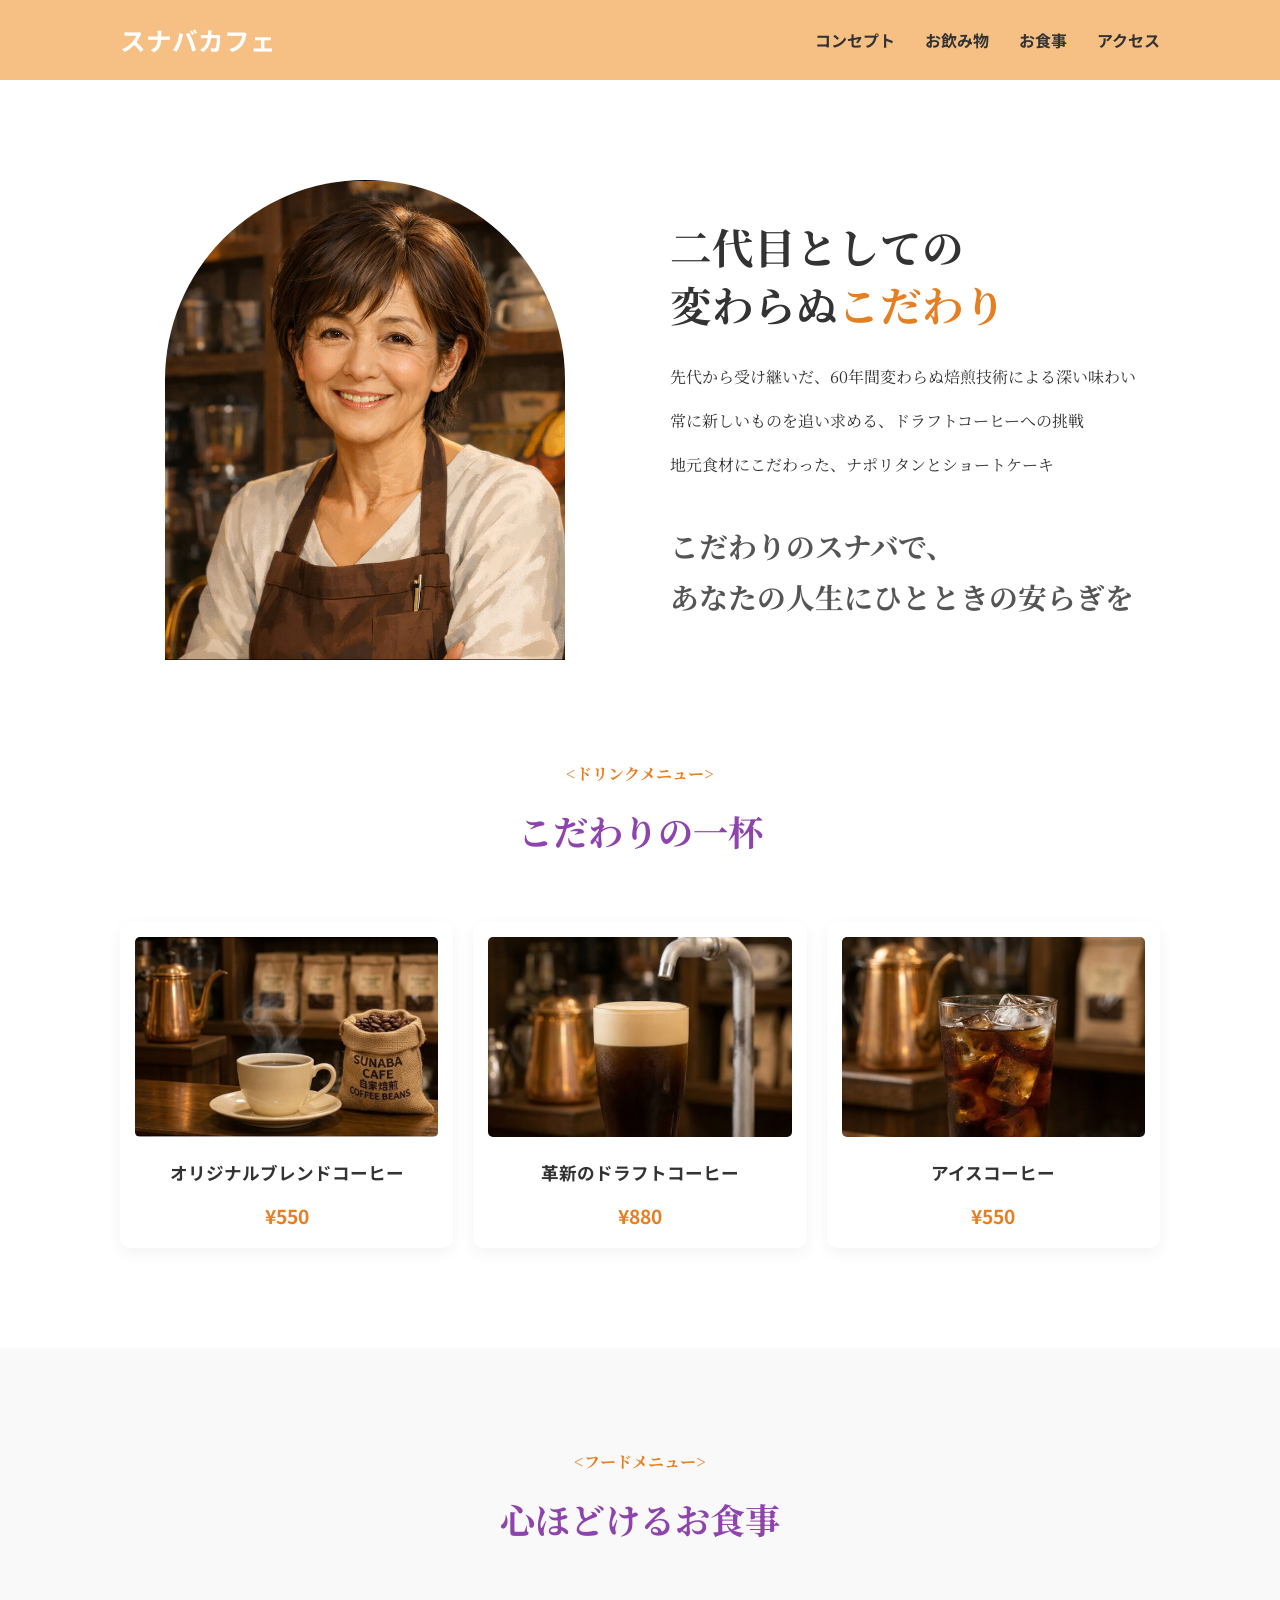
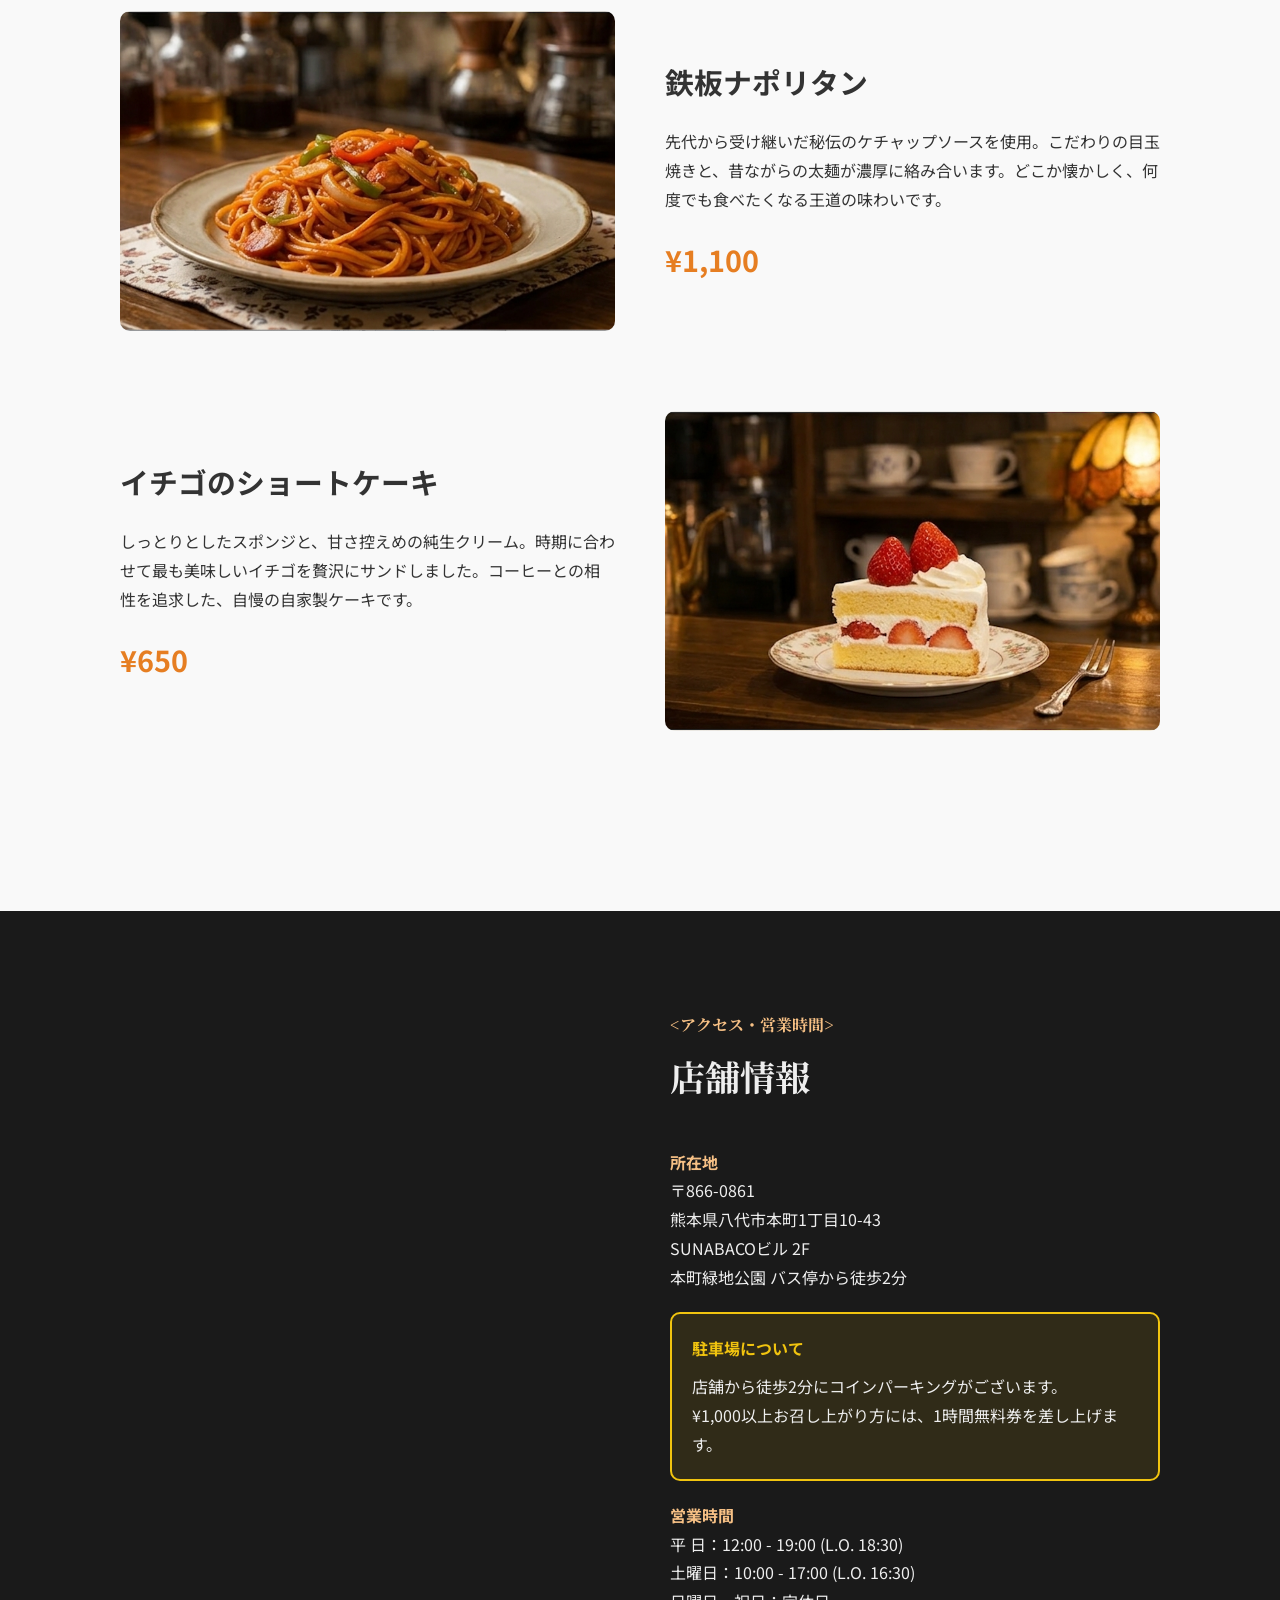
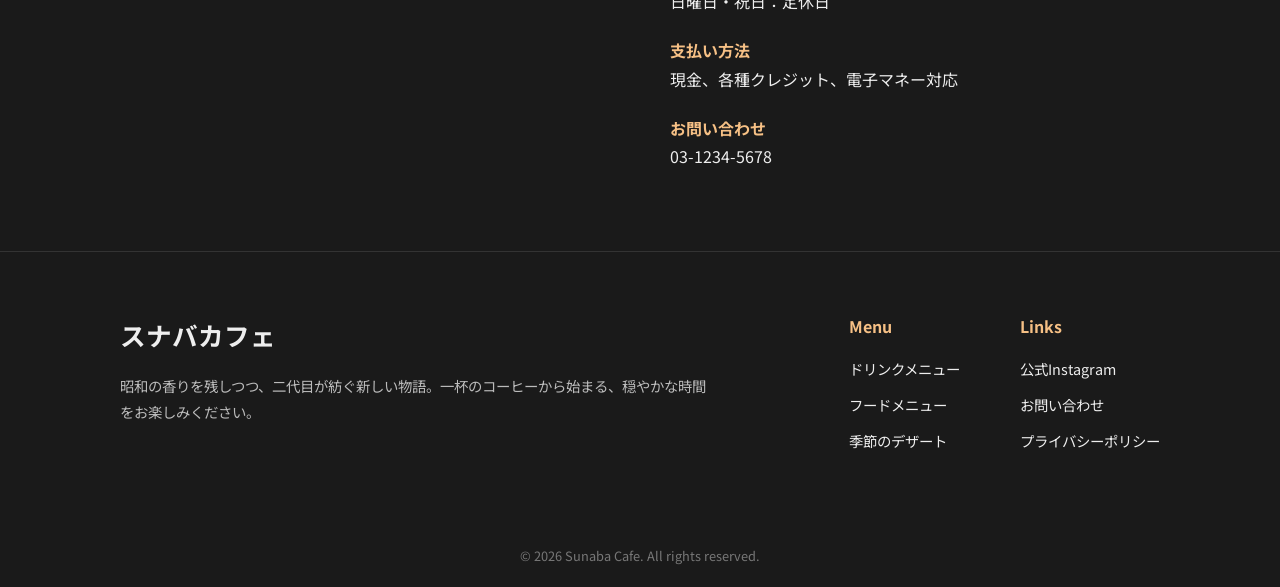
==== index.html @ c715b42d "Add files via upload" ====
<!DOCTYPE html>
<html lang="ja">
<head>
    <meta charset="UTF-8">
    <meta name="viewport" content="width=device-width, initial-scale=1.0">
    <title>スナバカフェ | 二代目としての変わらぬこだわり</title>
    <link rel="preconnect" href="https://fonts.googleapis.com">
    <link rel="preconnect" href="https://fonts.gstatic.com" crossorigin>
    <link href="https://fonts.googleapis.com/css2?family=Noto+Sans+JP:wght@400;700&family=Noto+Serif+JP:wght@400;700&display=swap" rel="stylesheet">
    <link rel="stylesheet" href="style.css">
</head>
<body>

    <div class="part-1">
        <header>
            <div class="header-inner container">
                <h1 class="logo">スナバカフェ</h1>
                <nav class="g-nav">
                    <ul>
                        <li><a href="#concept">コンセプト</a></li>
                        <li><a href="#drink">お飲み物</a></li>
                        <li><a href="#food">お食事</a></li>
                        <li><a href="#access">アクセス</a></li>
                    </ul>
                </nav>
            </div>
        </header>

        <section id="concept" class="concept container">
            <div class="concept-flex">
                <div class="concept-visual">
                    <div class="owner-photo"></div>
                </div>
                <div class="concept-text serif">
                    <h2 class="main-copy">二代目としての<br>変わらぬ<span>こだわり</span></h2>
                    <div class="description-text">
                        <p>先代から受け継いだ、60年間変わらぬ焙煎技術による深い味わい</p>
                        <p>常に新しいものを追い求める、ドラフトコーヒーへの挑戦</p>
                        <p>地元食材にこだわった、ナポリタンとショートケーキ</p>
                    </div>
                    <p class="catchphrase serif">こだわりのスナバで、<br>あなたの人生にひとときの安らぎを</p>
                </div>
            </div>
        </section>

        <section id="drink" class="drink container">
            <p class="menu-sub-title serif">&lt;ドリンクメニュー&gt;</p>
            <h2 class="menu-title serif">こだわりの一杯</h2>
            <div class="menu-grid">
                <div class="menu-item">
                    <div class="item-img img-drink-1"></div>
                    <div class="item-info">
                        <h3>オリジナルブレンドコーヒー</h3>
                        <p class="price">¥550</p>
                    </div>
                </div>
                <div class="menu-item">
                    <div class="item-img img-drink-2"></div>
                    <div class="item-info">
                        <h3>革新のドラフトコーヒー</h3>
                        <p class="price">¥880</p>
                    </div>
                </div>
                <div class="menu-item">
                    <div class="item-img img-drink-3"></div>
                    <div class="item-info">
                        <h3>アイスコーヒー</h3>
                        <p class="price">¥550</p>
                    </div>
                </div>
            </div>
        </section>
    </div><div class="part-2 bg-light-gray">
        <section id="food" class="food container">
            <p class="menu-sub-title serif">&lt;フードメニュー&gt;</p>
            <h2 class="menu-title serif">心ほどけるお食事</h2>
            
            <div class="food-row">
                <div class="food-visual">
                    <div class="food-img img-food-1"></div>
                </div>
                <div class="food-text">
                    <h3>鉄板ナポリタン</h3>
                    <p class="description">先代から受け継いだ秘伝のケチャップソースを使用。こだわりの目玉焼きと、昔ながらの太麺が濃厚に絡み合います。どこか懐かしく、何度でも食べたくなる王道の味わいです。</p>
                    <p class="price-large">¥1,100</p>
                </div>
            </div>

            <div class="food-row reverse">
                <div class="food-visual">
                    <div class="food-img img-food-2"></div>
                </div>
                <div class="food-text">
                    <h3>イチゴのショートケーキ</h3>
                    <p class="description">しっとりとしたスポンジと、甘さ控えめの純生クリーム。時期に合わせて最も美味しいイチゴを贅沢にサンドしました。コーヒーとの相性を追求した、自慢の自家製ケーキです。</p>
                    <p class="price-large">¥650</p>
                </div>
            </div>
        </section>
    </div><div id="access" class="part-3 bg-dark">
        <section class="access container">
            <div class="access-flex">
                <div class="map-area">
                    <iframe src="https://www.google.com/maps/embed?pb=!1m18!1m12!1m3!1d3364.827094727446!2d130.60003851067873!3d32.50405019777755!2m3!1f0!2f0!3f0!3m2!1i1024!2i768!4f13.1!3m3!1m2!1s0x35407f1665d3242b%3A0xad86e8a4aebc1d4c!2zU1VOQUJBQ0_lhavku6M!5e0!3m2!1sja!2sjp!4v1773812433350!5m2!1sja!2sjp" width="600" height="450" style="border:0;" allowfullscreen="" loading="lazy" referrerpolicy="no-referrer-when-downgrade"></iframe>
                </div>
                <div class="info-area">
                    <p class="access-sub serif">&lt;アクセス・営業時間&gt;</p>
                    <h2 class="access-title serif">店舗情報</h2>
                    
                    <dl class="info-list">
                        <div class="info-item location">
                            <dt>所在地</dt>
                            <dd>〒866-0861<br>熊本県八代市本町1丁目10-43<br>SUNABACOビル 2F<br>本町緑地公園 バス停から徒歩2分</dd>
                        </div>
                        
                        <div class="parking-info">
                            <h4>駐車場について</h4>
                            <p>店舗から徒歩2分にコインパーキングがございます。<br>¥1,000以上お召し上がり方には、1時間無料券を差し上げます。</p>
                        </div>

                        <div class="info-item hours">
                            <dt>営業時間</dt>
                            <dd>平 日：12:00 - 19:00 (L.O. 18:30)<br>土曜日：10:00 - 17:00 (L.O. 16:30)<br>日曜日・祝日：定休日</dd>
                        </div>

                        <div class="info-item payment">
                            <dt>支払い方法</dt>
                            <dd>現金、各種クレジット、電子マネー対応</dd>
                        </div>

                        <div class="info-item contact">
                            <dt>お問い合わせ</dt>
                            <dd>03-1234-5678</dd>
                        </div>
                    </dl>
                </div>
            </div>
        </section>

        <footer class="footer">
            <div class="footer-upper container">
                <div class="footer-logo-area">
                    <h1 class="logo">スナバカフェ</h1>
                    <p class="footer-desc">昭和の香りを残しつつ、二代目が紡ぐ新しい物語。一杯のコーヒーから始まる、穏やかな時間をお楽しみください。</p>
                </div>
                <div class="footer-links">
                    <div class="link-group">
                        <h4>Menu</h4>
                        <ul>
                            <li><a href="#drink">ドリンクメニュー</a></li>
                            <li><a href="#food">フードメニュー</a></li>
                            <li><a href="#">季節のデザート</a></li>
                        </ul>
                    </div>
                    <div class="link-group">
                        <h4>Links</h4>
                        <ul>
                            <li><a href="#">公式Instagram</a></li>
                            <li><a href="#access">お問い合わせ</a></li>
                            <li><a href="#">プライバシーポリシー</a></li>
                        </ul>
                    </div>
                </div>
            </div>
            <div class="copyright container">
                &copy; 2026 Sunaba Cafe. All rights reserved.
            </div>
        </footer>
    </div></body>
</html>
---- style.css ----
/* =========================================
   ベーススタイル (Base)
========================================== */
/* リセットCSS: ブラウザ間の余白の違いなどをなくす */
* {
    margin: 0;
    padding: 0;
    box-sizing: border-box;
}

/* スムーススクロール */
html {
    scroll-behavior: smooth;
}

/* 基本の文字設定（ゴシック体） */
body {
    font-family: 'Noto Sans JP', sans-serif;
    color: #333;
    line-height: 1.8;
    background-color: #fdfdfd;
}

/* 明朝体のクラス */
.serif {
    font-family: 'Noto Serif JP', serif;
}

/* 共通の横幅（最大1080px）と中央揃え */
.container {
    max-width: 1080px;
    margin: 0 auto;
    padding-left: 20px;
    padding-right: 20px;
}

/* リンク */
a {
    text-decoration: none;
    color: inherit;
    transition: color 0.3s;
}

/* =========================================
   PART 1
========================================== */
.part-1 {
    background-color: #fff;
    padding-bottom: 100px;
}

/* ヘッダー */
header {
    background-color: #f6c085; /* オレンジ色 */
    color: #fff;
    position: fixed; /* 上部に固定 */
    top: 0;
    width: 100%;
    z-index: 100;
}

.header-inner {
    display: flex;
    justify-content: space-between;
    align-items: center;
    height: 80px;
}

.logo {
    font-size: 1.6rem;
    font-weight: 700;
}

.g-nav ul {
    list-style: none;
    display: flex;
    gap: 30px;
}

.g-nav a {
    font-weight: 700;
    color: #333; /* 文字は暗く */
}

.g-nav a:hover {
    color: #fff; /* ホバーで白に */
}

/* コンセプト */
.concept {
    padding-top: 180px; /* ヘッダー固定分の余白 */
    padding-bottom: 100px;
}

.concept-flex {
    display: flex;
    align-items: center;
    gap: 60px;
}

.concept-visual, .concept-text {
    flex: 1;
}

/* オーナー写真をCSSで円形に */
.owner-photo {
    width: 400px;
    height: 480px;
    /* ↓ ここを実際の画像ファイル名に変える */
    background-image: url("img/master.png"); 
    background-size: cover;
    background-position: center;
    border-radius: 200px 200px 0 0;
    margin: 0 auto;
}

.main-copy {
    font-size: 2.6rem;
    line-height: 1.4;
    margin-bottom: 30px;
    font-weight: 700;
}

.main-copy span {
    color: #e67e22; /* こだわり部分 */
}

.description-text p {
    margin-bottom: 15px;
}

.catchphrase {
    font-size: 1.8rem;
    font-weight: 700;
    margin-top: 40px;
    color: #555;
}

/* ドリンクメニュー */
.menu-sub-title {
    color: #e67e22;
    text-align: center;
    font-weight: 700;
    margin-bottom: 10px;
}

.menu-title {
    font-size: 2.2rem;
    text-align: center;
    margin-bottom: 60px;
    color: #8e44ad;
}

.menu-grid {
    display: flex;
    justify-content: space-between;
    gap: 20px;
}

.menu-item {
    flex: 1;
    background: #fff;
    padding: 15px;
    text-align: center;
    border-radius: 10px;
    box-shadow: 0 5px 15px rgba(0,0,0,0.05);
}

.item-img {
    width: 100%;
    height: 200px;
    background-color: #eee;
    margin-bottom: 20px;
    border-radius: 5px;
}

/* オリジナルブレンド */
.img-drink-1 {
    background-image: url("img/coffee.png");
    background-size: cover;
    background-position: center;
}

/* ドラフトコーヒー */
.img-drink-2 {
    background-image: url("img/draft.jpg");
    background-size: cover;
    background-position: center;
}

/* アイスコーヒー */
.img-drink-3 {
    background-image: url("img/ice.jpg");
    background-size: cover;
    background-position: center;
}

.item-info h3 {
    font-size: 1.1rem;
    margin-bottom: 10px;
}

.price {
    color: #e67e22;
    font-weight: 700;
    font-size: 1.2rem;
}

/* =========================================
   PART 2
========================================== */
.bg-light-gray {
    background-color: #f9f9f9;
}

.food {
    padding-top: 100px;
    padding-bottom: 100px;
}

/* フードの行（横並び） */
.food-row {
    display: flex;
    align-items: center;
    gap: 50px;
    margin-bottom: 80px;
}

/* 左右反転のクラス */
.food-row.reverse {
    flex-direction: row-reverse;
}

.food-visual, .food-text {
    flex: 1;
}

.food-img {
    width: 100%;
    height: 320px;
    background-color: #eee;
    border-radius: 10px;
}

/* ナポリタン */
.img-food-1 {
    background-image: url("img/napolitan.png");
    background-size: cover;
    background-position: center;
}

/* ショートケーキ */
.img-food-2 {
    background-image: url("img/cake.png");
    background-size: cover;
    background-position: center;
}

.food-text h3 {
    font-size: 1.8rem;
    margin-bottom: 20px;
}

.price-large {
    font-size: 1.8rem;
    color: #e67e22;
    font-weight: 700;
    margin-top: 20px;
}

/* =========================================
   PART 3
========================================== */
.bg-dark {
    background-color: #1a1a1a;
    color: #eee;
}

.access {
    padding-top: 100px;
    padding-bottom: 80px;
}

.access-flex {
    display: flex;
    gap: 60px;
}

.map-area, .info-area {
    flex: 1;
}

/* Googleマップを親要素（map-area）の幅いっぱいに広げる */
.map-area iframe {
    width: 100%;
    height: 400px; /* 高さをカンプに合わせて調整 */
    border-radius: 10px; /* 角を少し丸くするとデザインに馴染みます */
}

.access-sub {
    color: #f6c085;
    font-weight: 700;
    margin-bottom: 5px;
}

.access-title {
    font-size: 2.2rem;
    margin-bottom: 40px;
}

.info-list {
    display: grid;
    gap: 20px;
}

.info-item dt {
    font-weight: 700;
    color: #f6c085; /* ラベルの色 */
}

/* 駐車場（黄色い枠） */
.parking-info {
    border: 2px solid #f1c40f;
    padding: 20px;
    border-radius: 10px;
    background-color: rgba(241, 196, 15, 0.1);
}

.parking-info h4 {
    color: #f1c40f;
    margin-bottom: 10px;
}

/* フッター */
.footer {
    border-top: 1px solid #333;
    padding-top: 60px;
    padding-bottom: 20px;
}

.footer-upper {
    display: flex;
    justify-content: space-between;
    gap: 60px;
    margin-bottom: 60px;
}

.footer-logo-area {
    flex: 1.5;
}

.footer-desc {
    font-size: 0.9rem;
    color: #bbb;
    margin-top: 15px;
}

.footer-links {
    flex: 1;
    display: flex;
    justify-content: flex-end;
    gap: 60px;
}

.link-group h4 {
    margin-bottom: 15px;
    color: #f6c085;
}

.link-group ul {
    list-style: none;
    font-size: 0.9rem;
}

.link-group li {
    margin-bottom: 10px;
}

.link-group a:hover {
    color: #f6c085;
}

.copyright {
    text-align: center;
    font-size: 0.8rem;
    color: #777;
    padding-top: 20px;
}
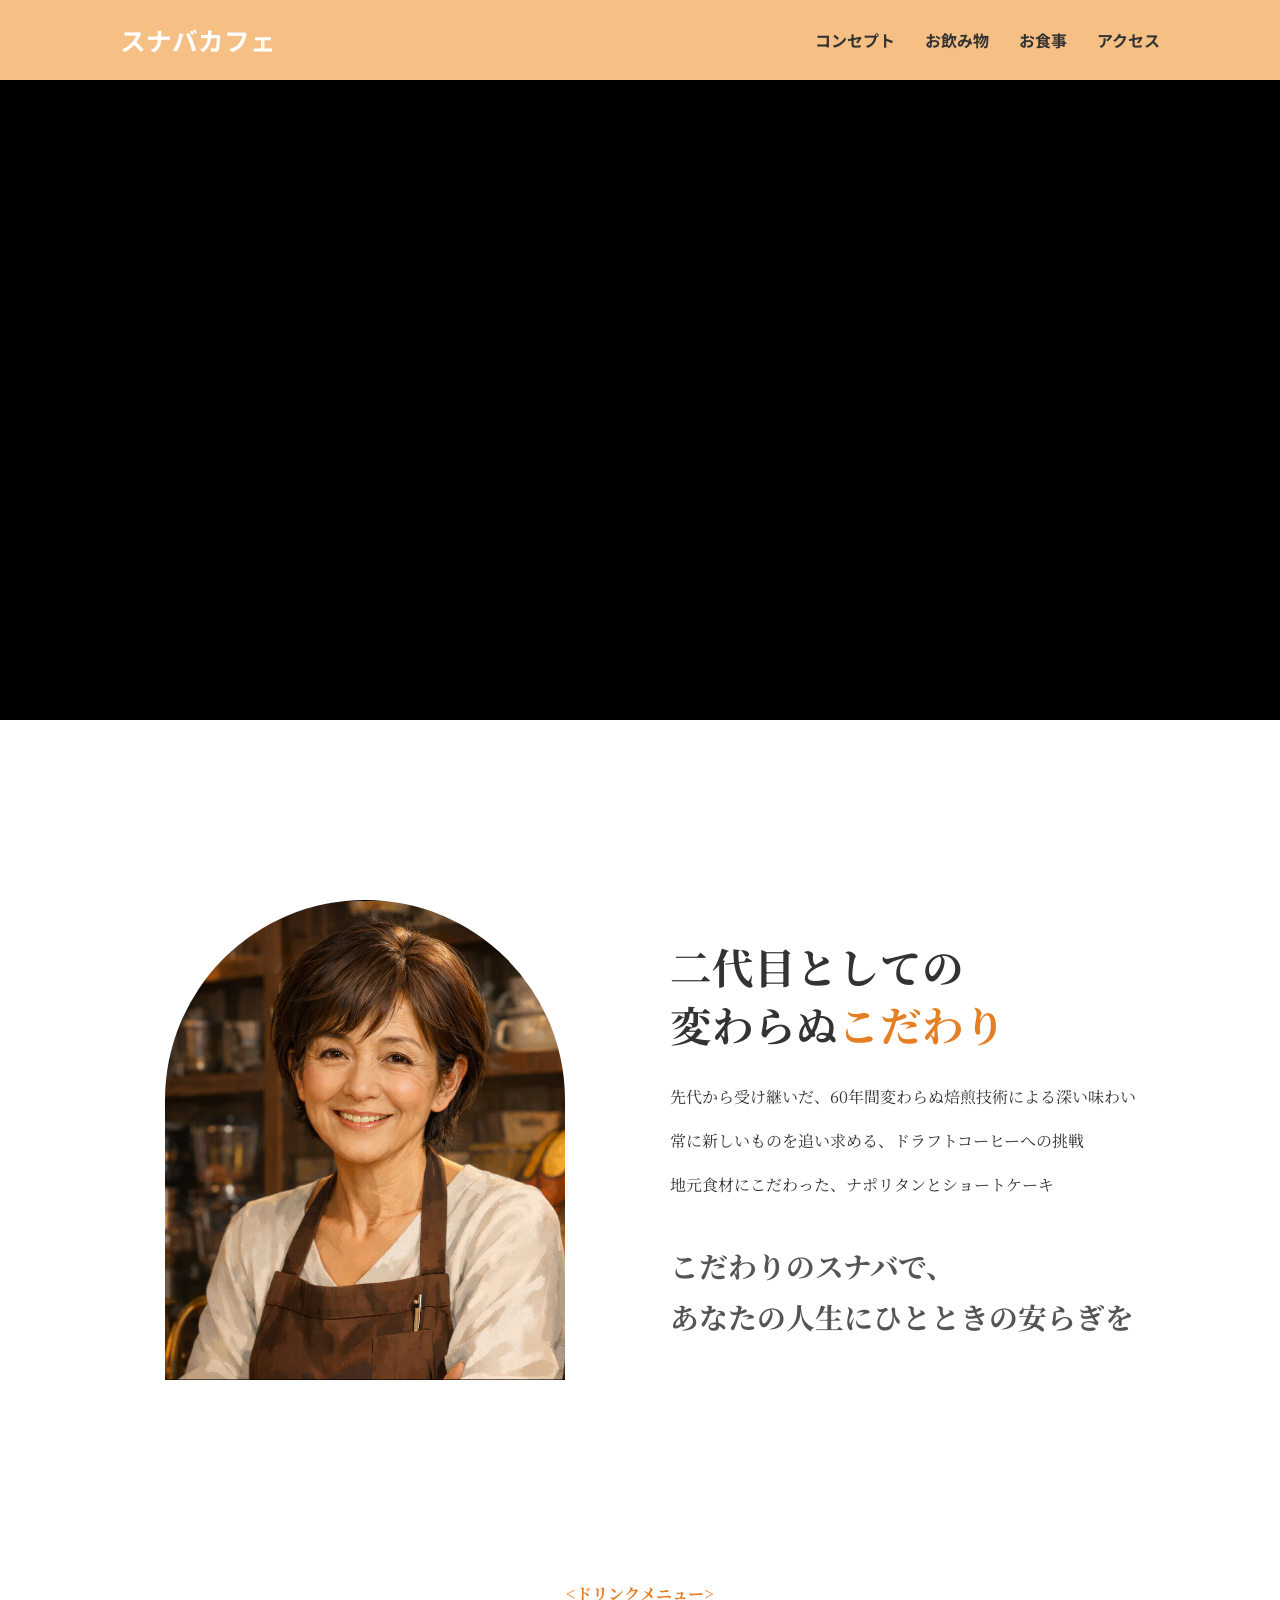
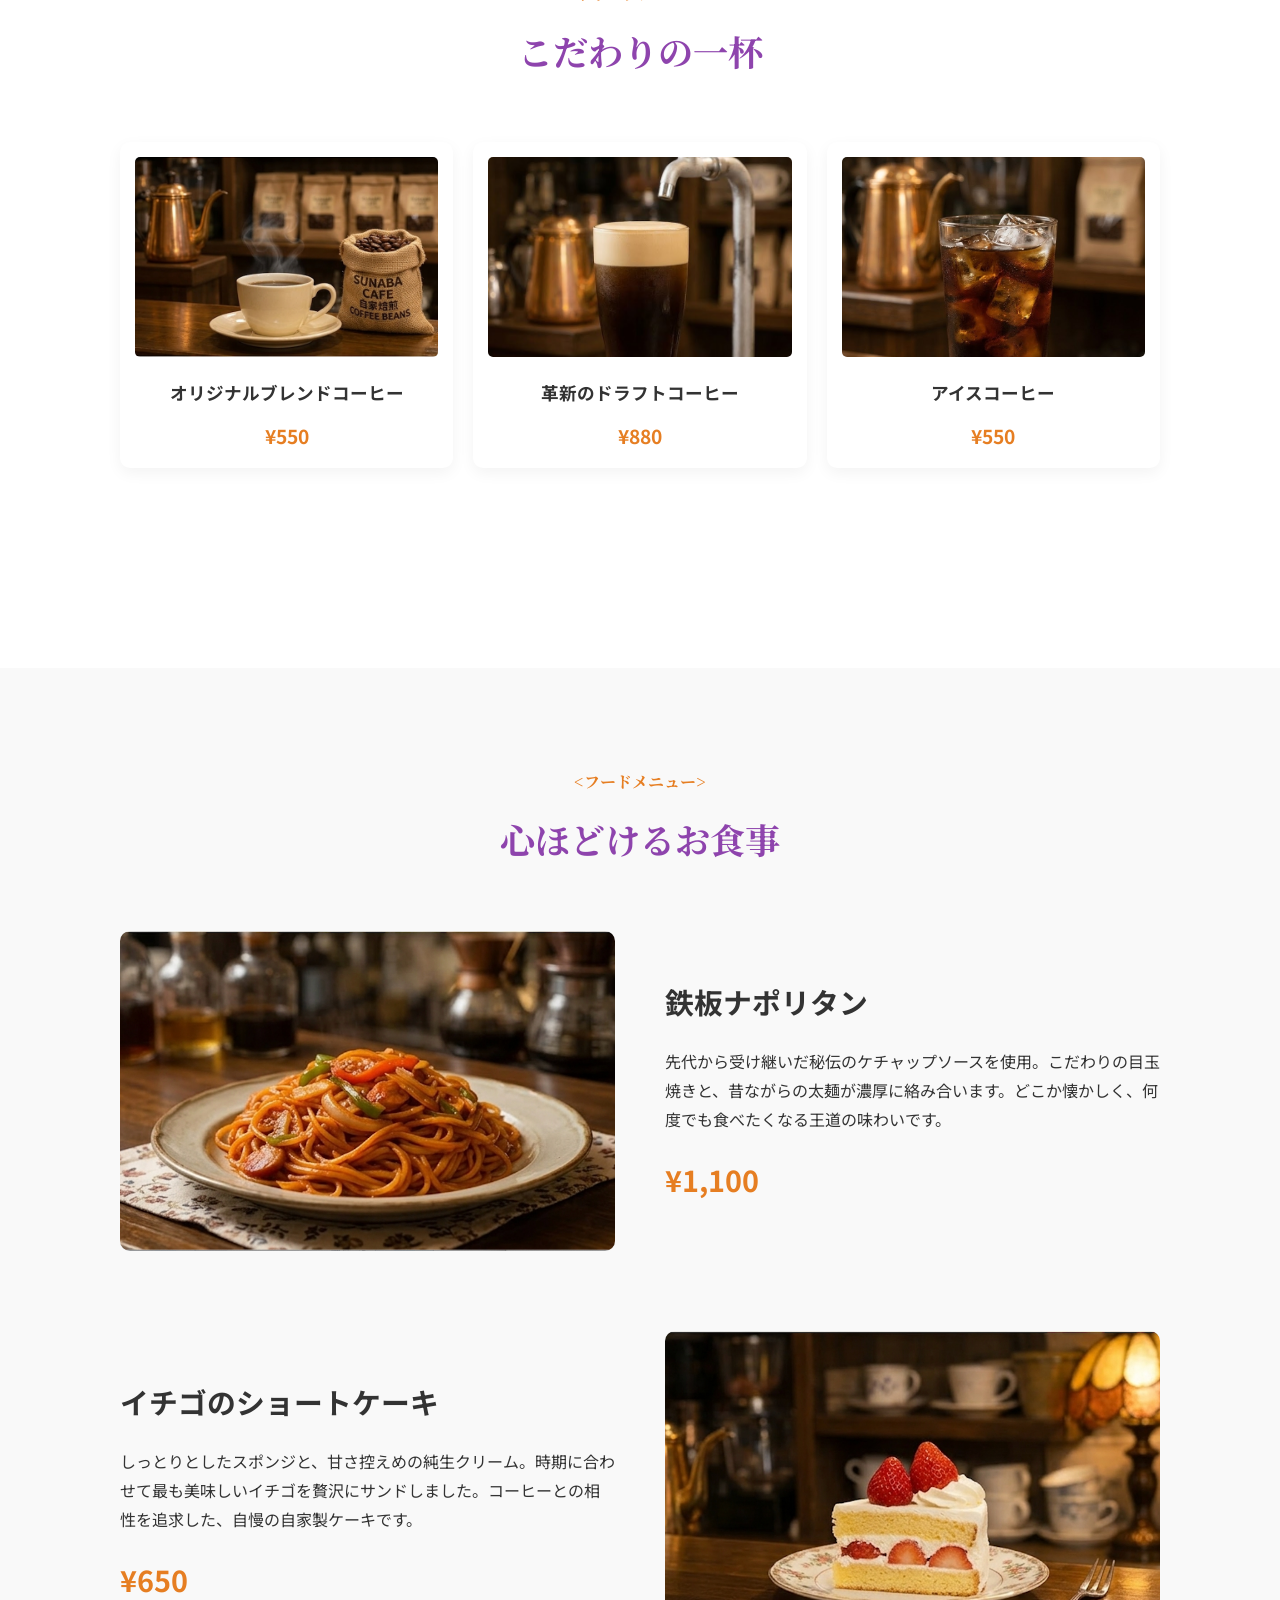
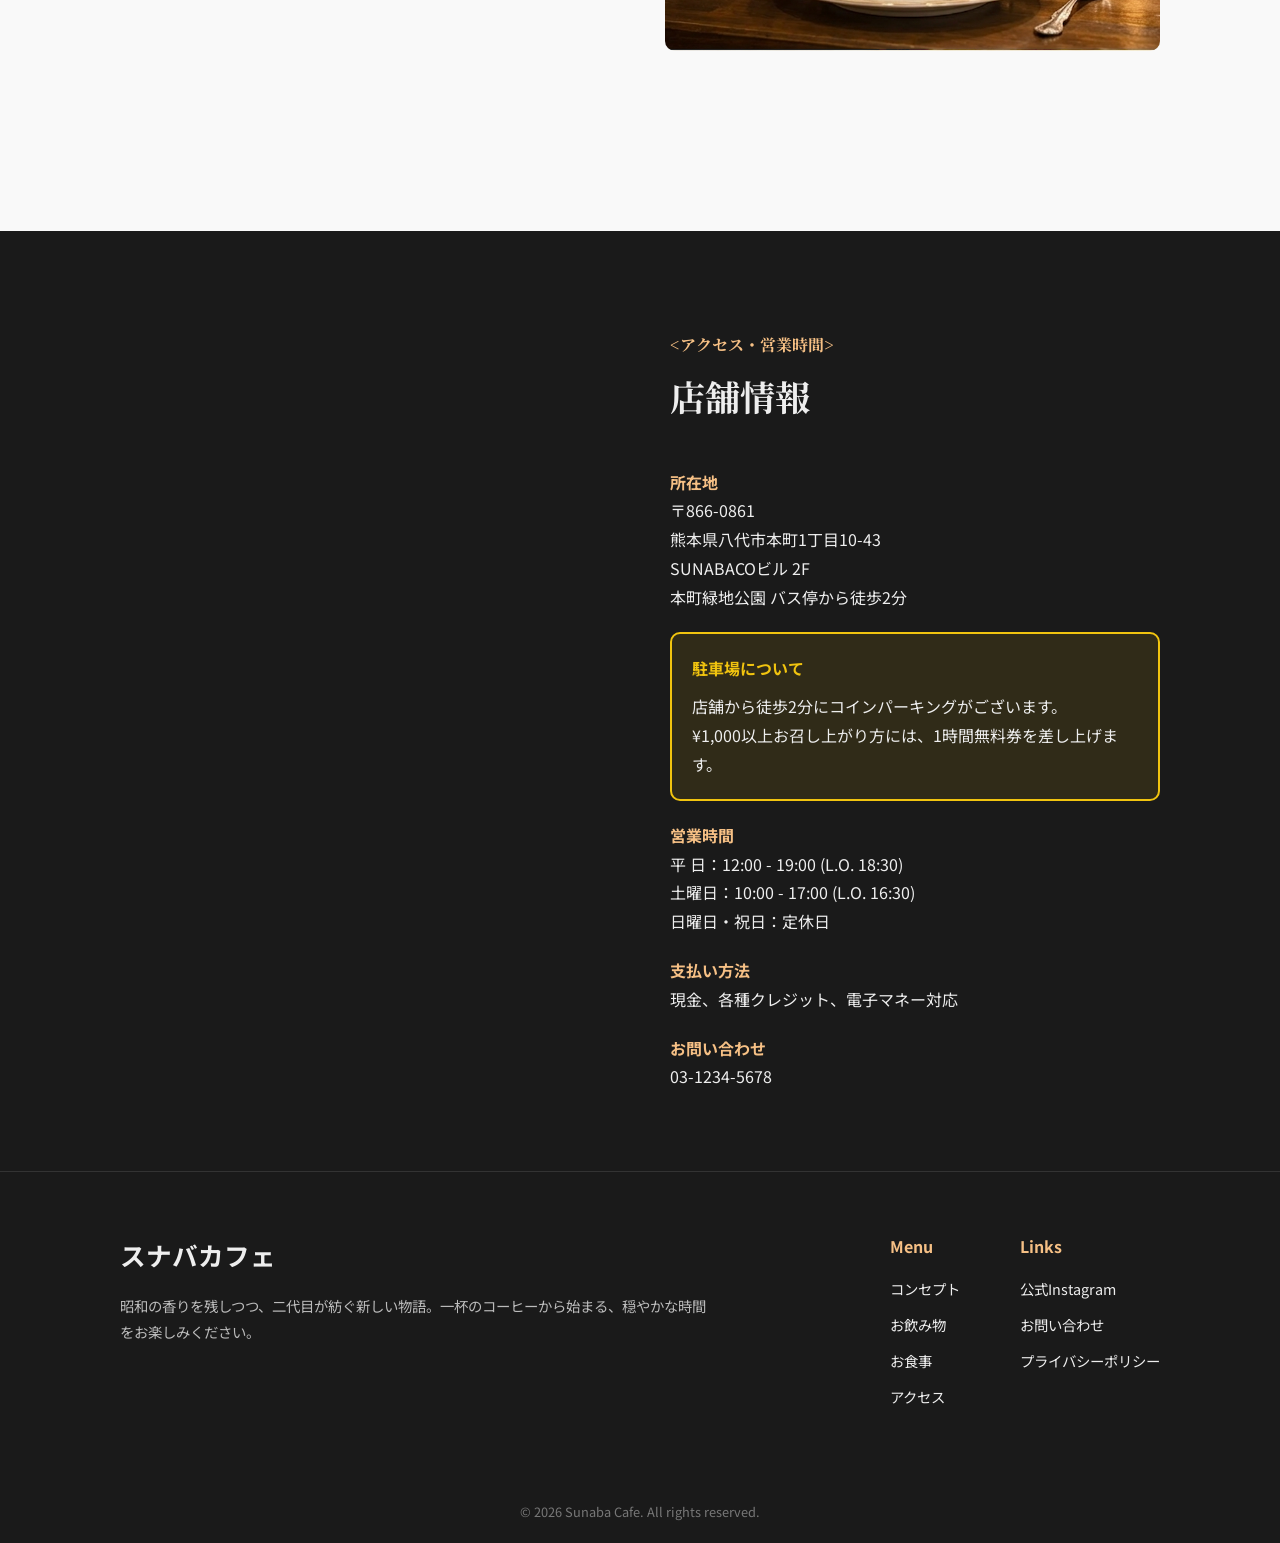
==== commit 26529311: "Add files via upload" ====
--- a/index.html
+++ b/index.html
@@ -11,10 +11,9 @@
 </head>
 <body>
 
-    <div class="part-1">
-        <header>
+<header>
             <div class="header-inner container">
-                <h1 class="logo">スナバカフェ</h1>
+                <h1 class="logo"><a href="#top">スナバカフェ</a></h1>
                 <nav class="g-nav">
                     <ul>
                         <li><a href="#concept">コンセプト</a></li>
@@ -24,7 +23,32 @@
                     </ul>
                 </nav>
             </div>
-        </header>
+</header>
+
+<body>
+    <div class="part-1">
+    <section id="top" class="top-slider">
+        <div class="slider-inner">
+            <div class="slide img-slide-1">
+                <div class="slide-text serif">
+                    <h2>ようこそ、<br>スナバカフェへ</h2>
+                </div>
+            </div> <div class="slide img-slide-2">
+                <div class="slide-text serif">
+                    <h2>こだわりの<br>一杯を</h2>
+                </div>
+            </div> <div class="slide img-slide-3">
+                <div class="slide-text serif">
+                    <h2>安らぎの<br>時間を</h2>
+                </div>
+            </div> <div class="slide img-slide-4">
+                <div class="slide-text serif">
+                </div>
+            </div> <div class="slide img-slide-5">
+                <div class="slide-text serif">
+                </div>
+            </div> </div>
+    </section>
 
         <section id="concept" class="concept container">
             <div class="concept-flex">
@@ -147,9 +171,10 @@
                     <div class="link-group">
                         <h4>Menu</h4>
                         <ul>
-                            <li><a href="#drink">ドリンクメニュー</a></li>
-                            <li><a href="#food">フードメニュー</a></li>
-                            <li><a href="#">季節のデザート</a></li>
+                            <li><a href="#concept">コンセプト</a></li>
+                            <li><a href="#drink">お飲み物</a></li>
+                            <li><a href="#food">お食事</a></li>
+                            <li><a href="#access">アクセス</a></li>
                         </ul>
                     </div>
                     <div class="link-group">
--- a/style.css
+++ b/style.css
@@ -71,6 +71,11 @@
     font-weight: 700;
 }
 
+.logo a {
+    color: inherit; /* 親要素（logo）の色を引き継ぐ */
+    text-decoration: none; /* 下線を消す */
+}
+
 .g-nav ul {
     list-style: none;
     display: flex;
@@ -85,7 +90,86 @@
 .g-nav a:hover {
     color: #fff; /* ホバーで白に */
 }
-
+/* =========================================
+   トップスライドショー（CSSアニメーション）
+   ========================================= */
+/* コンセプト */
+.top {
+    padding-top: 180px; /* ヘッダー固定分の余白 */
+    padding-bottom: 100px;
+}
+
+   .top-slider {
+    width: 100%;
+    height: 80vh;
+    overflow: hidden;
+    position: relative;
+    background-color: #000;
+}
+
+.slider-inner {
+    width: 100%;
+    height: 100%;
+    position: relative;
+}
+
+.slide {
+    width: 100%;
+    height: 100%;
+    position: absolute;
+    top: 0;
+    left: 0;
+    background-size: cover;
+    background-position: center;
+    opacity: 0;
+    /* 5枚×5秒で、合計25秒のループに設定 */
+    animation: fadeAnime 25s infinite;
+}
+
+/* スライド上のテキストエリア */
+.slide-text {
+    position: absolute;
+    top: 50%;
+    left: 50%;
+    transform: translate(-50%, -50%); /* 真ん中に配置 */
+    color: #fff; /* 文字色を白に */
+    text-align: center;
+    text-shadow: 2px 2px 4px rgba(0,0,0,0.5); /* 文字に影をつけて見やすく */
+    width: 80%;
+}
+
+.slide-text h2 {
+    font-size: 3rem; /* 文字の大きさ（スマホで自動調整されます） */
+    line-height: 1.4;
+}
+
+/* 各スライドの表示タイミングを5秒ずつずらす */
+.img-slide-1 { background-image: url('img/shop.png'); animation-delay: 0s; }
+.img-slide-2 { background-image: url('img/dripping.png'); animation-delay: 5s; }
+.img-slide-3 { background-image: url('img/drinking.png'); animation-delay: 10s; }
+.img-slide-4 { background-image: url('img/coffee.png'); animation-delay: 15s; }
+.img-slide-5 { background-image: url('img/napolitan.png'); animation-delay: 20s; }
+
+/* 25秒間のループの中で、5秒（20%）ずつ担当する設定 */
+@keyframes fadeAnime {
+    0%   { opacity: 0; }
+    4%   { opacity: 1; }  /* 1秒かけてふわっと出る (25秒の4% = 1秒) */
+    20%  { opacity: 1; }  /* 5秒間はしっかり表示をキープ */
+    24%  { opacity: 0; }  /* 1秒かけてふわっと消える */
+    100% { opacity: 0; }  /* 残りの時間は隠れて順番を待つ */
+}
+
+/* =========================================
+   レスポンシブ対応（スマホ用の微調整）
+   ========================================= */
+@media (max-width: 768px) {
+    .top-slider {
+        height: 60vh; /* スマホでは少し高さを低くする */
+    }
+    .slide-text h2 {
+        font-size: 2rem; /* 文字を少し小さく */
+    }
+}
 /* コンセプト */
 .concept {
     padding-top: 180px; /* ヘッダー固定分の余白 */
@@ -137,6 +221,11 @@
 }
 
 /* ドリンクメニュー */
+.drink {
+    padding-top: 100px;
+    padding-bottom: 100px;
+}
+
 .menu-sub-title {
     color: #e67e22;
     text-align: center;
@@ -385,4 +474,8 @@
     font-size: 0.8rem;
     color: #777;
     padding-top: 20px;
-}+}
+
+#drink, #concept, #food, #access  {
+    scroll-margin-top: 80px; /* ヘッダーの高さに合わせて数字を調整してください */
+}
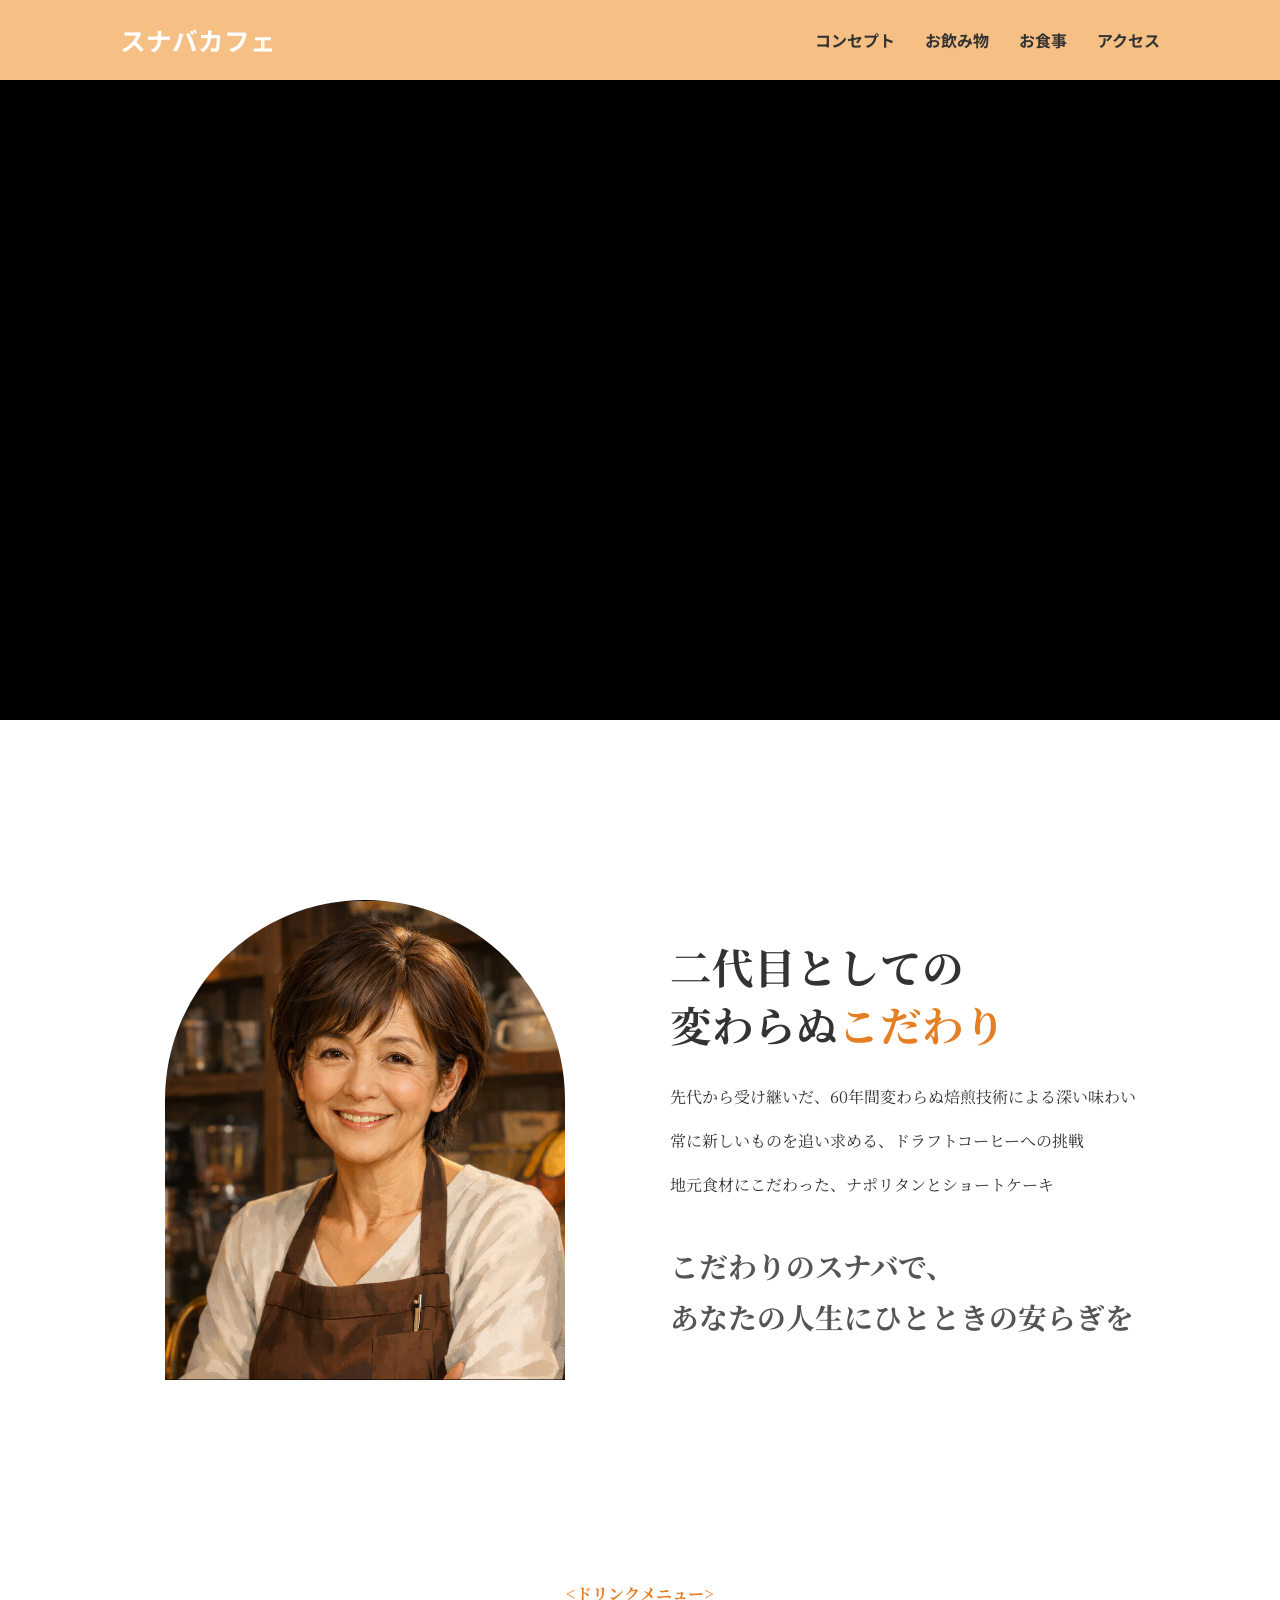
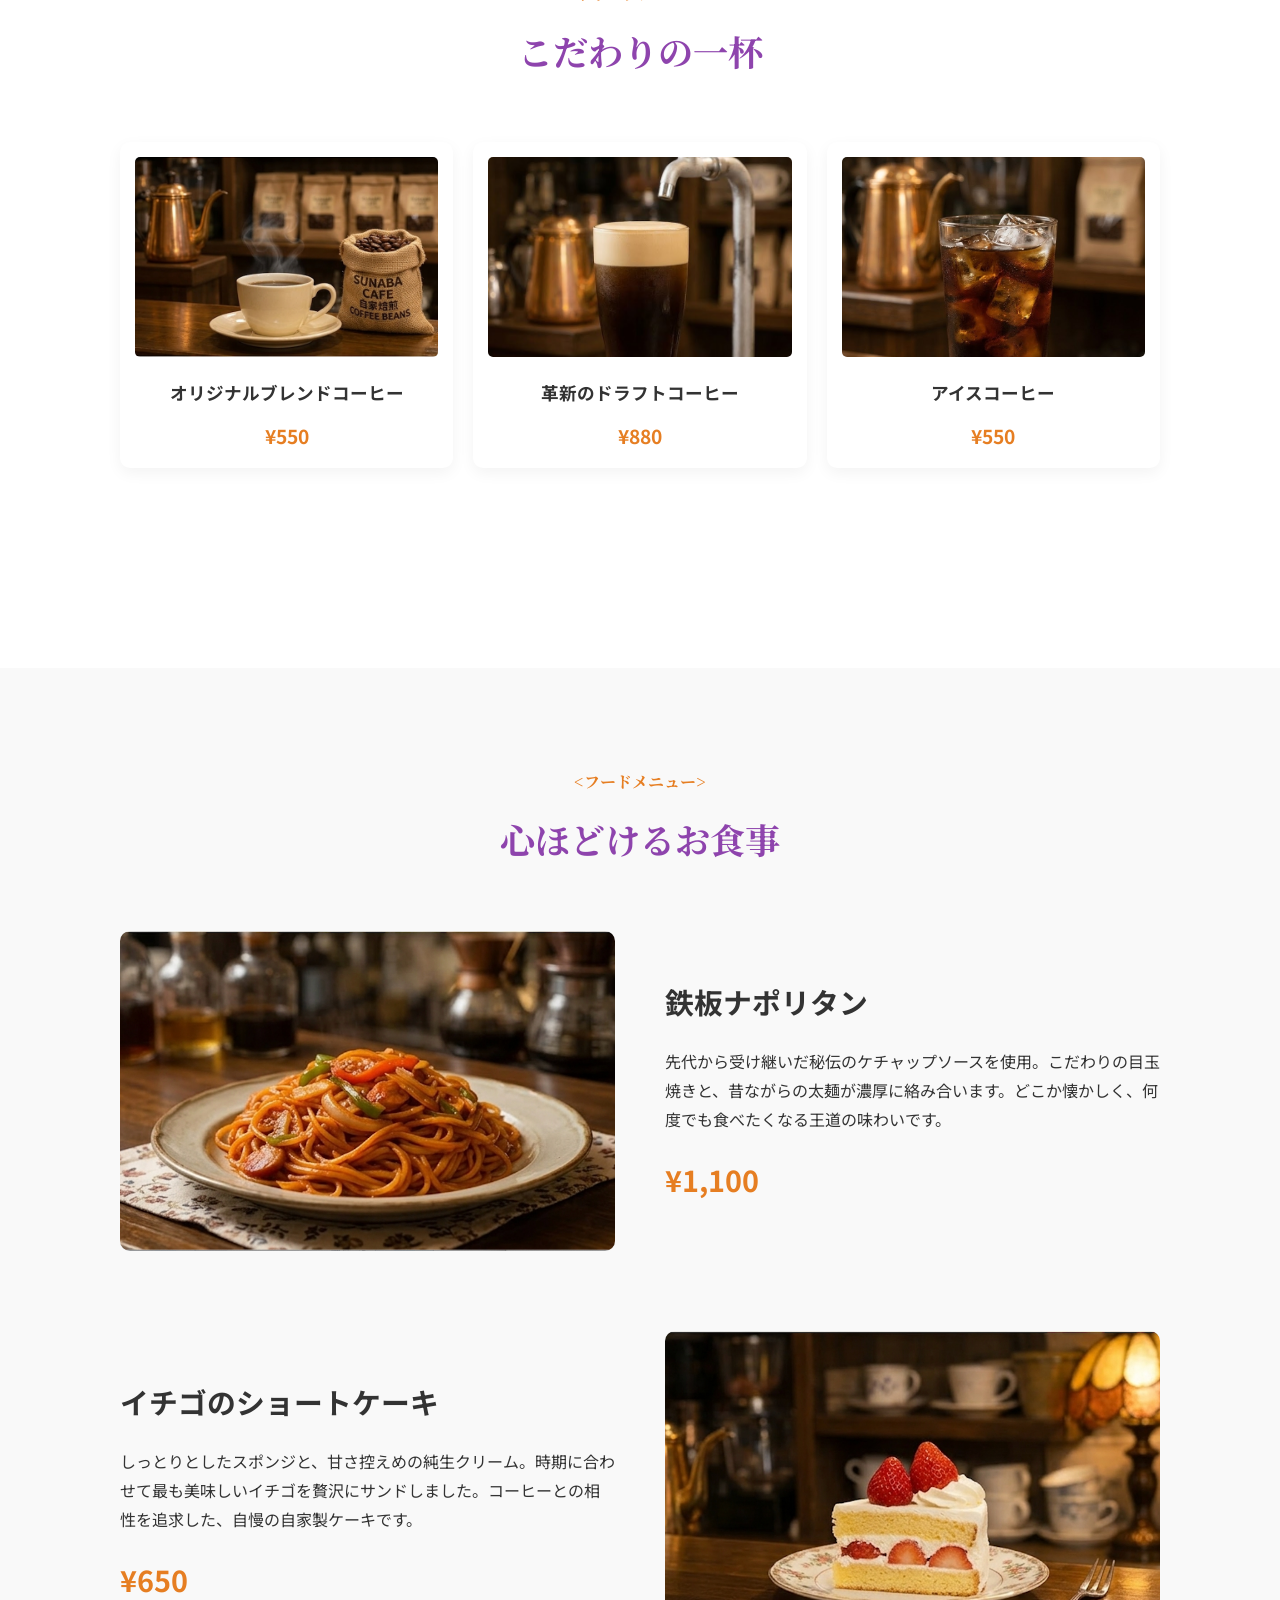
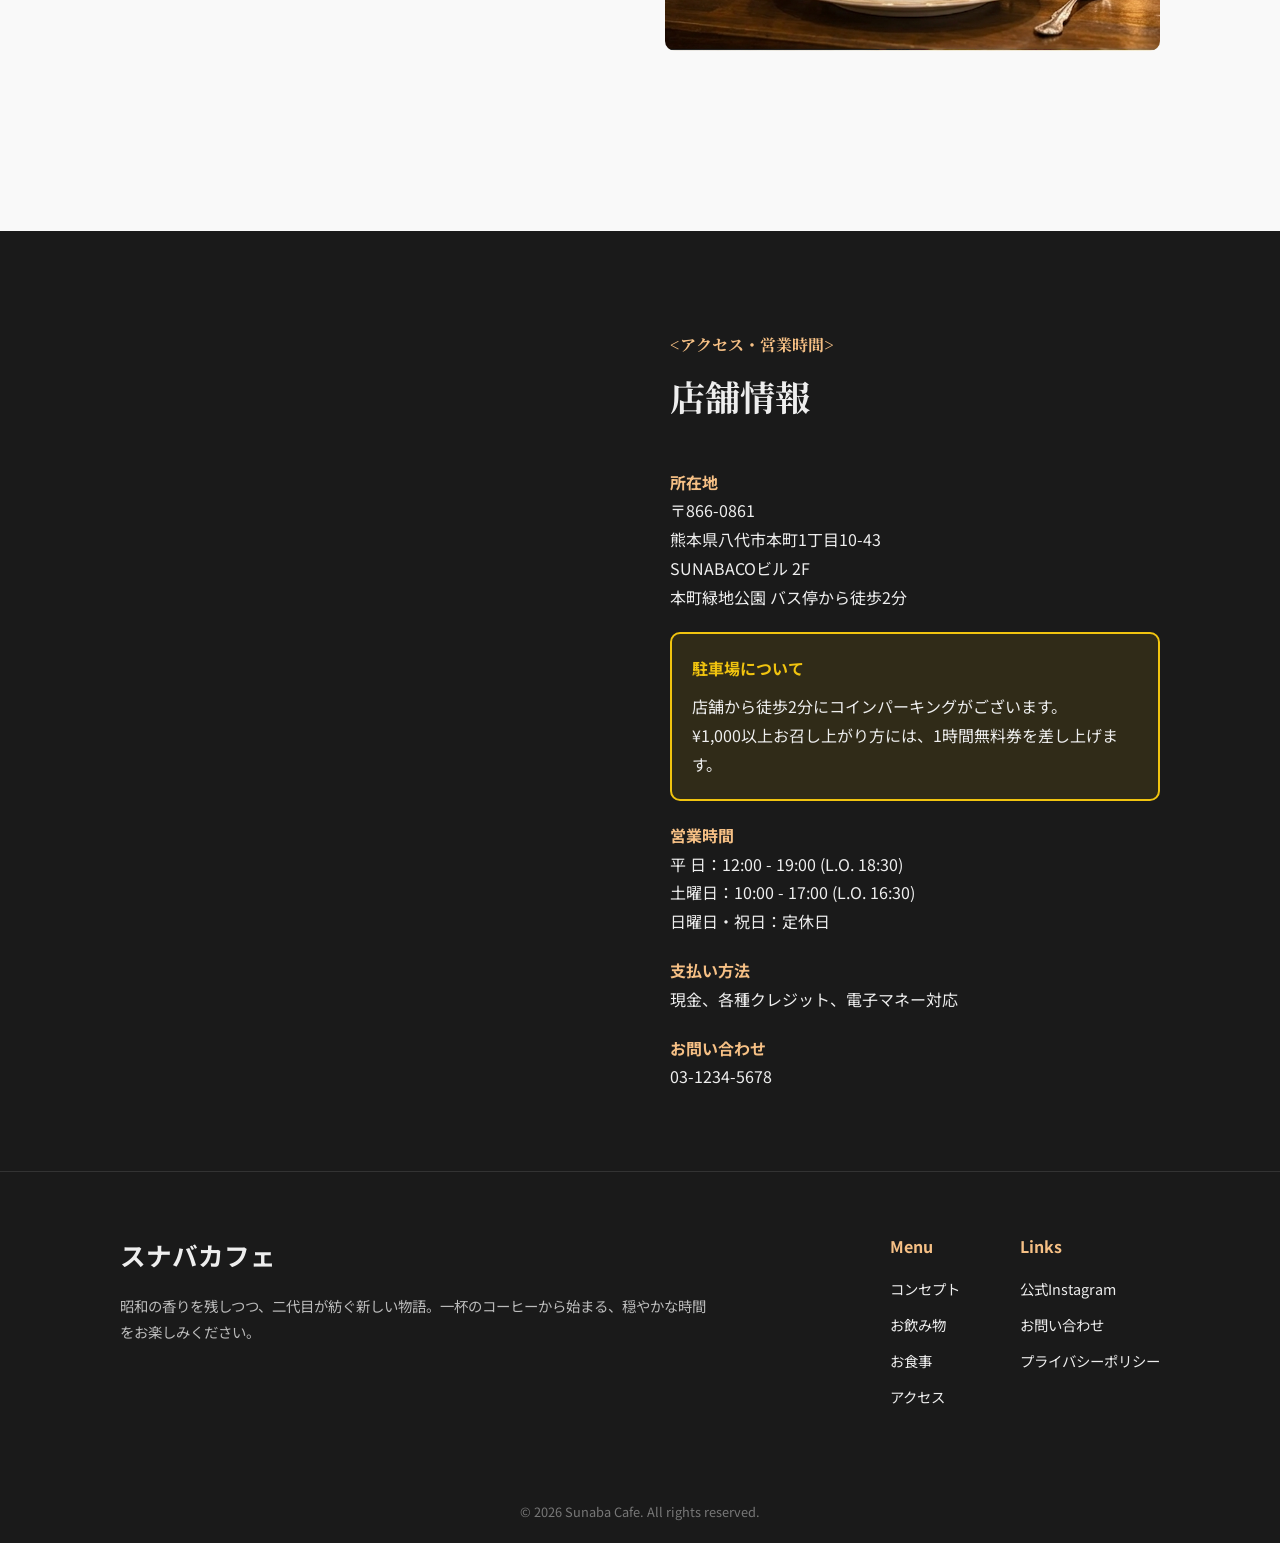
==== commit 58dd1de8: "Add files via upload" ====
--- a/index.html
+++ b/index.html
@@ -14,6 +14,9 @@
 <header>
             <div class="header-inner container">
                 <h1 class="logo"><a href="#top">スナバカフェ</a></h1>
+                
+                <input type="checkbox" id="menu-btn-check">
+                <label for="menu-btn-check" class="menu-btn"><span></span></label>
                 <nav class="g-nav">
                     <ul>
                         <li><a href="#concept">コンセプト</a></li>
--- a/style.css
+++ b/style.css
@@ -39,6 +39,14 @@
     text-decoration: none;
     color: inherit;
     transition: color 0.3s;
+}
+
+/* --- ハンバーガーメニューの基本設定（PCでは隠す） --- */
+#menu-btn-check {
+    display: none;
+}
+.menu-btn {
+    display: none; /* PCでは三本線を出さない */
 }
 
 /* =========================================
@@ -159,17 +167,6 @@
     100% { opacity: 0; }  /* 残りの時間は隠れて順番を待つ */
 }
 
-/* =========================================
-   レスポンシブ対応（スマホ用の微調整）
-   ========================================= */
-@media (max-width: 768px) {
-    .top-slider {
-        height: 60vh; /* スマホでは少し高さを低くする */
-    }
-    .slide-text h2 {
-        font-size: 2rem; /* 文字を少し小さく */
-    }
-}
 /* コンセプト */
 .concept {
     padding-top: 180px; /* ヘッダー固定分の余白 */
@@ -476,6 +473,135 @@
     padding-top: 20px;
 }
 
-#drink, #concept, #food, #access  {
+#part-1, #drink, #concept, #food, #access  {
     scroll-margin-top: 80px; /* ヘッダーの高さに合わせて数字を調整してください */
 }
+
+@media (max-width: 768px) {
+    .header-inner {
+        flex-direction: column; /* ロゴとメニューを上下に並べる */
+        height: auto;
+        padding: 10px 0;
+    }
+    .g-nav ul {
+        gap: 15px; /* メニューの間隔を少し狭くする */
+        margin-top: 10px;
+    }
+    .logo {
+        font-size: 1.4rem; /* ロゴを少し小さく */
+    }
+
+    .top-slider {
+        height: 60vh; /* スマホでは少し高さを低くする */
+    }
+    .slide-text h2 {
+        font-size: 2rem; /* 文字を少し小さく */
+    }
+
+    /* コンセプト部分を縦並びに */
+    .concept-flex {
+        flex-direction: column;
+        gap: 30px;
+    }
+
+    /* コンセプト・オーナー写真 */
+    .concept-flex {
+        flex-direction: column;
+    }
+
+    /* フードメニュー写真 */
+    .food-row, .food-row.reverse {
+        flex-direction: column;
+    }
+
+    .food-img {
+        width: 100%;
+        aspect-ratio: 4 / 3; /* ★高さを数字で決めず、比率で決める */
+        background-color: #eee;
+        background-size: cover;
+        background-position: center;
+        border-radius: 5px;
+        margin-bottom: 20px;
+    }
+    
+
+    /* ドリンクメニューを縦並びに */
+    .menu-grid {
+        flex-direction: column;
+    }
+
+    .item-img {
+        width: 100%;
+        aspect-ratio: 4 / 3; /* ★高さを数字で決めず、比率で決める */
+        background-color: #eee;
+        background-size: cover;
+        background-position: center;
+        border-radius: 5px;
+        margin-bottom: 20px;
+    }
+
+    /* アクセス部分を縦並びに */
+    .access-flex {
+        flex-direction: column;
+    }
+
+    .main-copy {
+        font-size: 1.8rem; /* PCより少し小さく */
+    }
+    .concept {
+        padding-top: 140px; /* 固定ヘッダーに被らないよう調整 */
+    }
+    .menu-title, .access-title {
+        font-size: 1.6rem;
+    }
+
+    /* 三本線ボタンのデザイン */
+    .menu-btn {
+        display: flex;
+        height: 60px;
+        width: 60px;
+        justify-content: center;
+        align-items: center;
+        z-index: 110;
+        cursor: pointer;
+    }
+    .menu-btn span, .menu-btn span:before, .menu-btn span:after {
+        content: '';
+        display: block;
+        height: 3px;
+        width: 25px;
+        border-radius: 3px;
+        background-color: #333; /* 三本線の色 */
+        position: absolute;
+        transition: all 0.5s;
+    }
+    .menu-btn span:before { bottom: 8px; }
+    .menu-btn span:after { top: 8px; }
+
+    /* メニューを画面外（右側）に隠しておく */
+    .g-nav {
+        position: fixed;
+        top: 0;
+        right: -100%; /* 画面の右側に完全に隠す */
+        width: 80%; /* メニューの幅 */
+        height: 100vh;
+        background-color: rgba(246, 192, 133, 0.95); /* オレンジの背景 */
+        z-index: 105;
+        transition: all 0.5s;
+        padding-top: 100px;
+    }
+    .g-nav ul {
+        flex-direction: column; /* 縦並び */
+        align-items: center;
+    }
+
+    /* ボタンが押された（チェックが入った）時の動き */
+    #menu-btn-check:checked ~ .g-nav {
+        right: 0; /* 画面内にスッと出てくる */
+    }
+    
+    /* ボタンが×印に変わるアニメーション */
+    #menu-btn-check:checked ~ .menu-btn span { background-color: rgba(255, 255, 255, 0); }
+    #menu-btn-check:checked ~ .menu-btn span::before { bottom: 0; transform: rotate(45deg); }
+    #menu-btn-check:checked ~ .menu-btn span::after { top: 0; transform: rotate(-45deg); }
+}
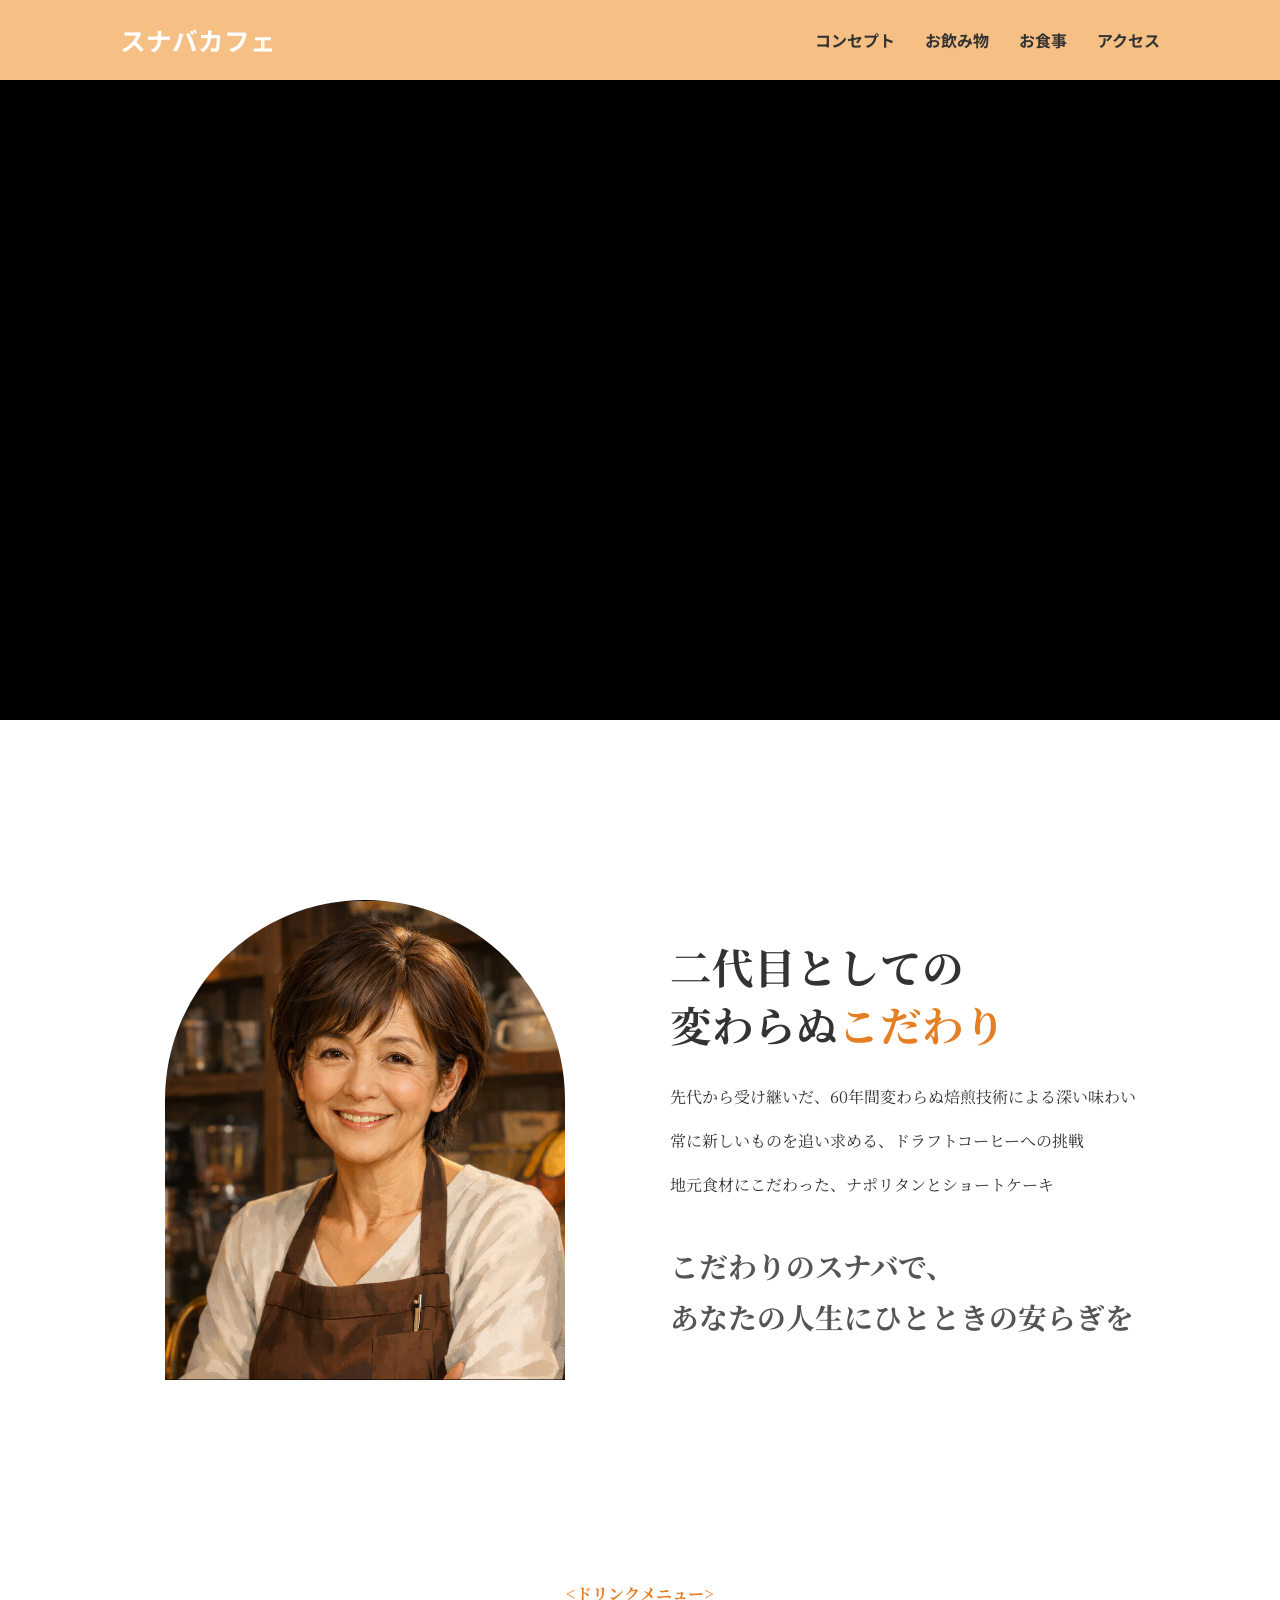
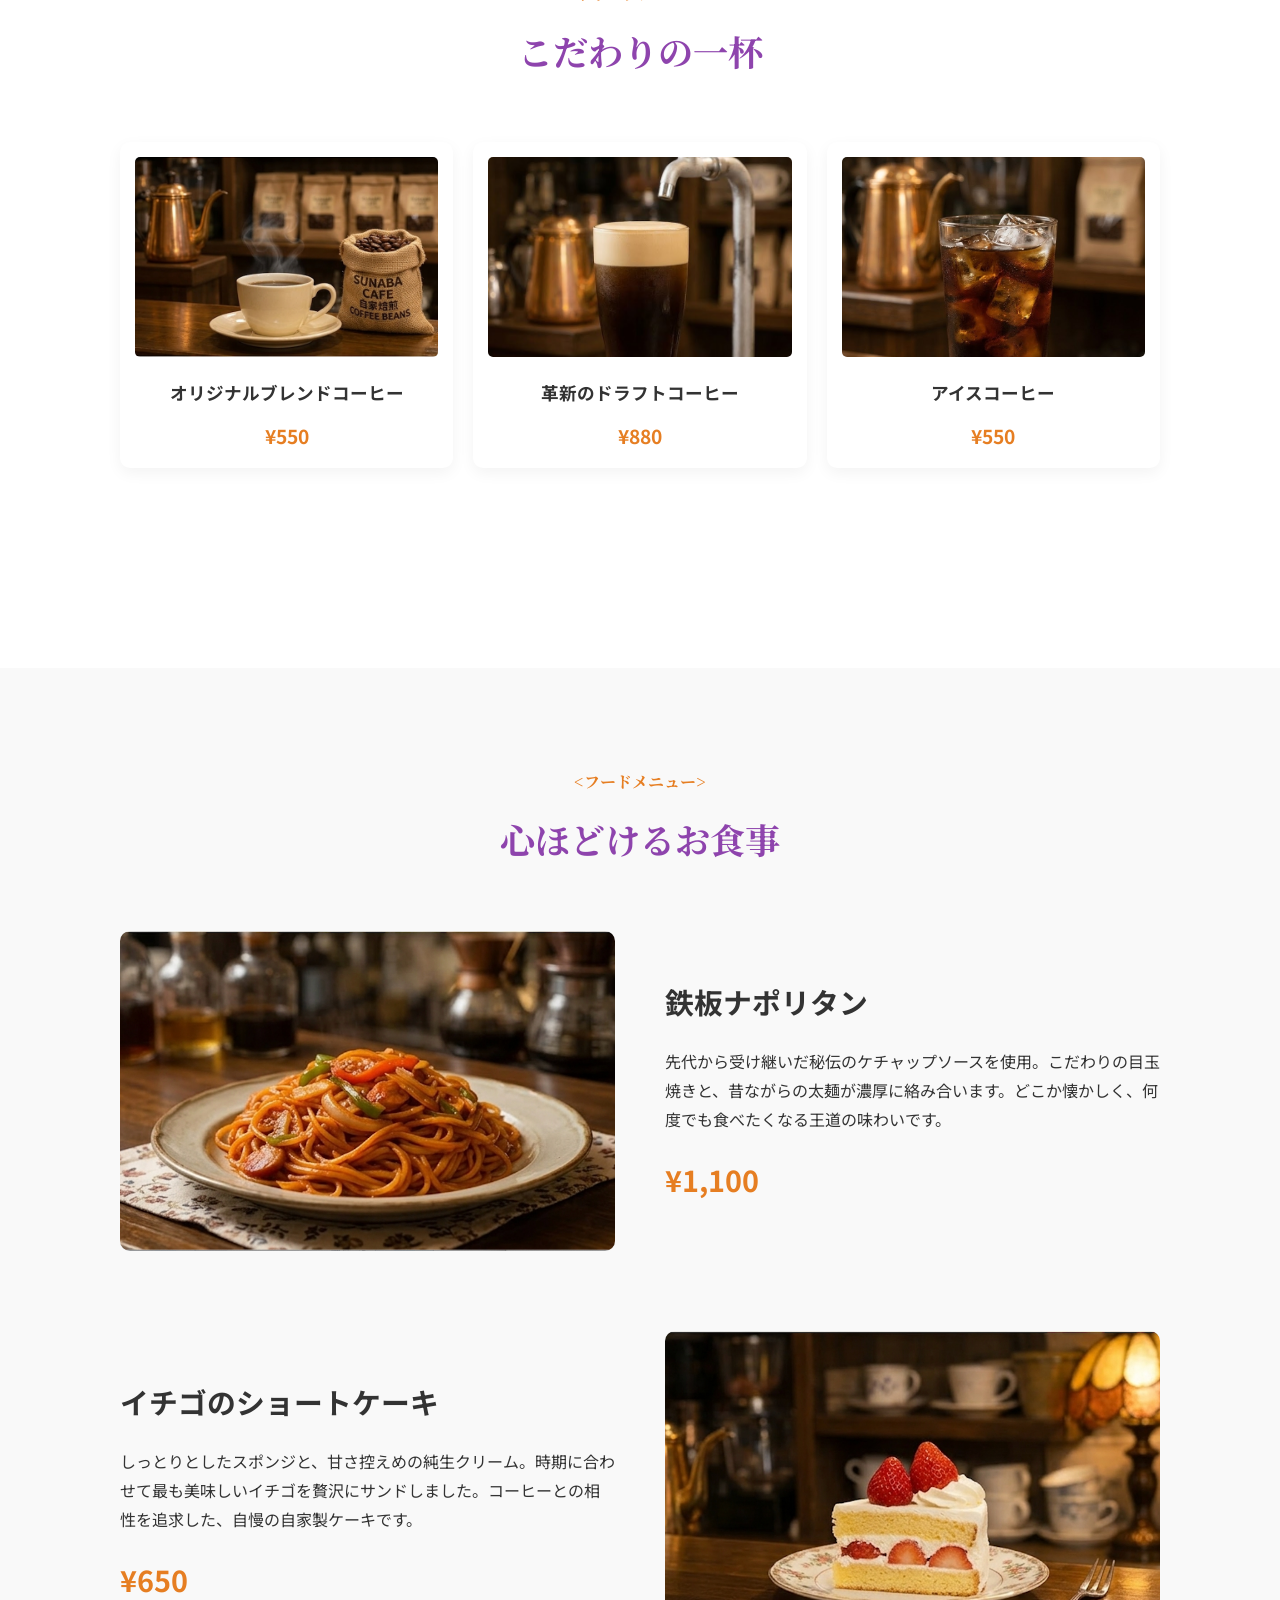
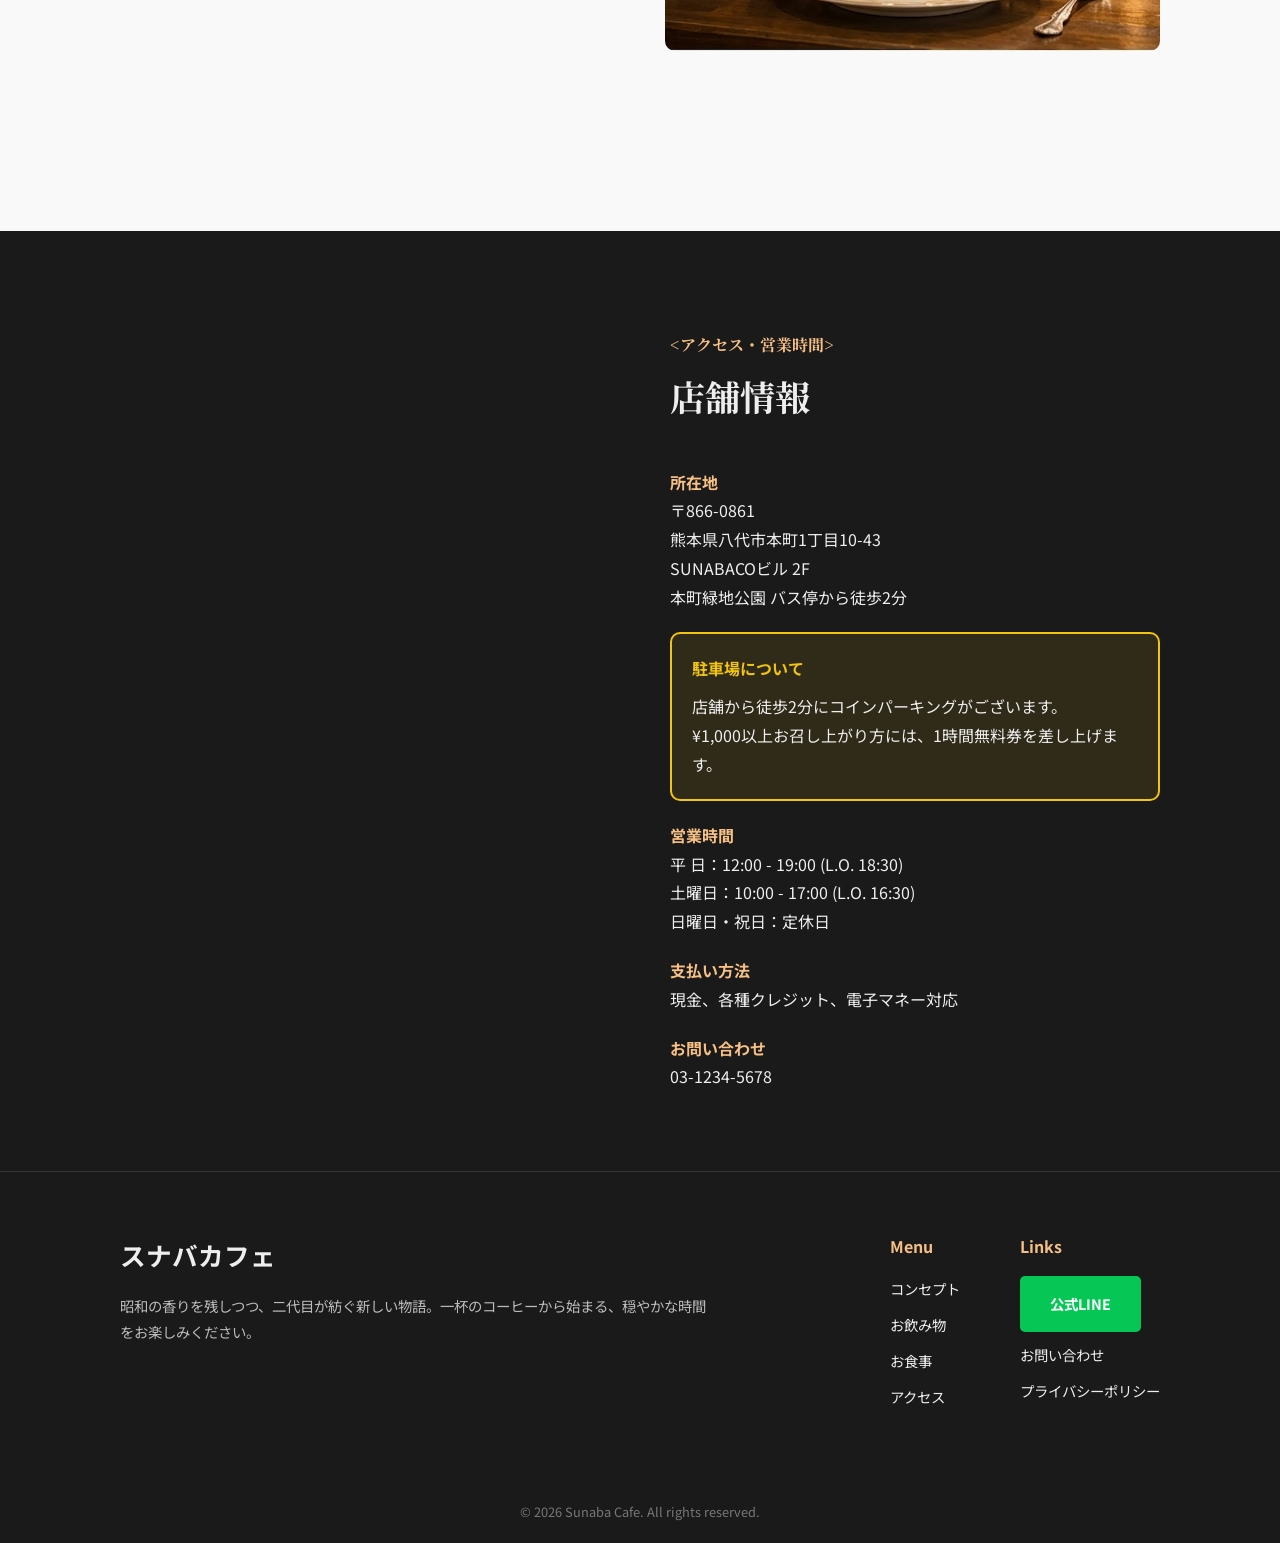
==== commit c0f6f725: "Update index.html" ====
--- a/index.html
+++ b/index.html
@@ -1,6 +1,14 @@
 <!DOCTYPE html>
 <html lang="ja">
 <head>
+    <script async src="https://www.googletagmanager.com/gtag/js?id=G-ZEZRHEE1DH"></script>
+    <script>
+      window.dataLayer = window.dataLayer || [];
+      function gtag(){dataLayer.push(arguments);}
+      gtag('js', new Date());
+
+      gtag('config', 'G-ZEZRHEE1DH');
+    </script>
     <meta charset="UTF-8">
     <meta name="viewport" content="width=device-width, initial-scale=1.0">
     <title>スナバカフェ | 二代目としての変わらぬこだわり</title>
@@ -183,7 +191,7 @@
                     <div class="link-group">
                         <h4>Links</h4>
                         <ul>
-                            <li><a href="#">公式Instagram</a></li>
+                            <li><a href="https://lin.ee/VjcaXzB" class="line-button" style="background-color: #06C755; color: white; padding: 15px 30px; text-decoration: none; border-radius: 5px; font-weight: bold; display: inline-block;">公式LINE</a></li>
                             <li><a href="#access">お問い合わせ</a></li>
                             <li><a href="#">プライバシーポリシー</a></li>
                         </ul>
@@ -195,4 +203,4 @@
             </div>
         </footer>
     </div></body>
-</html>+</html>
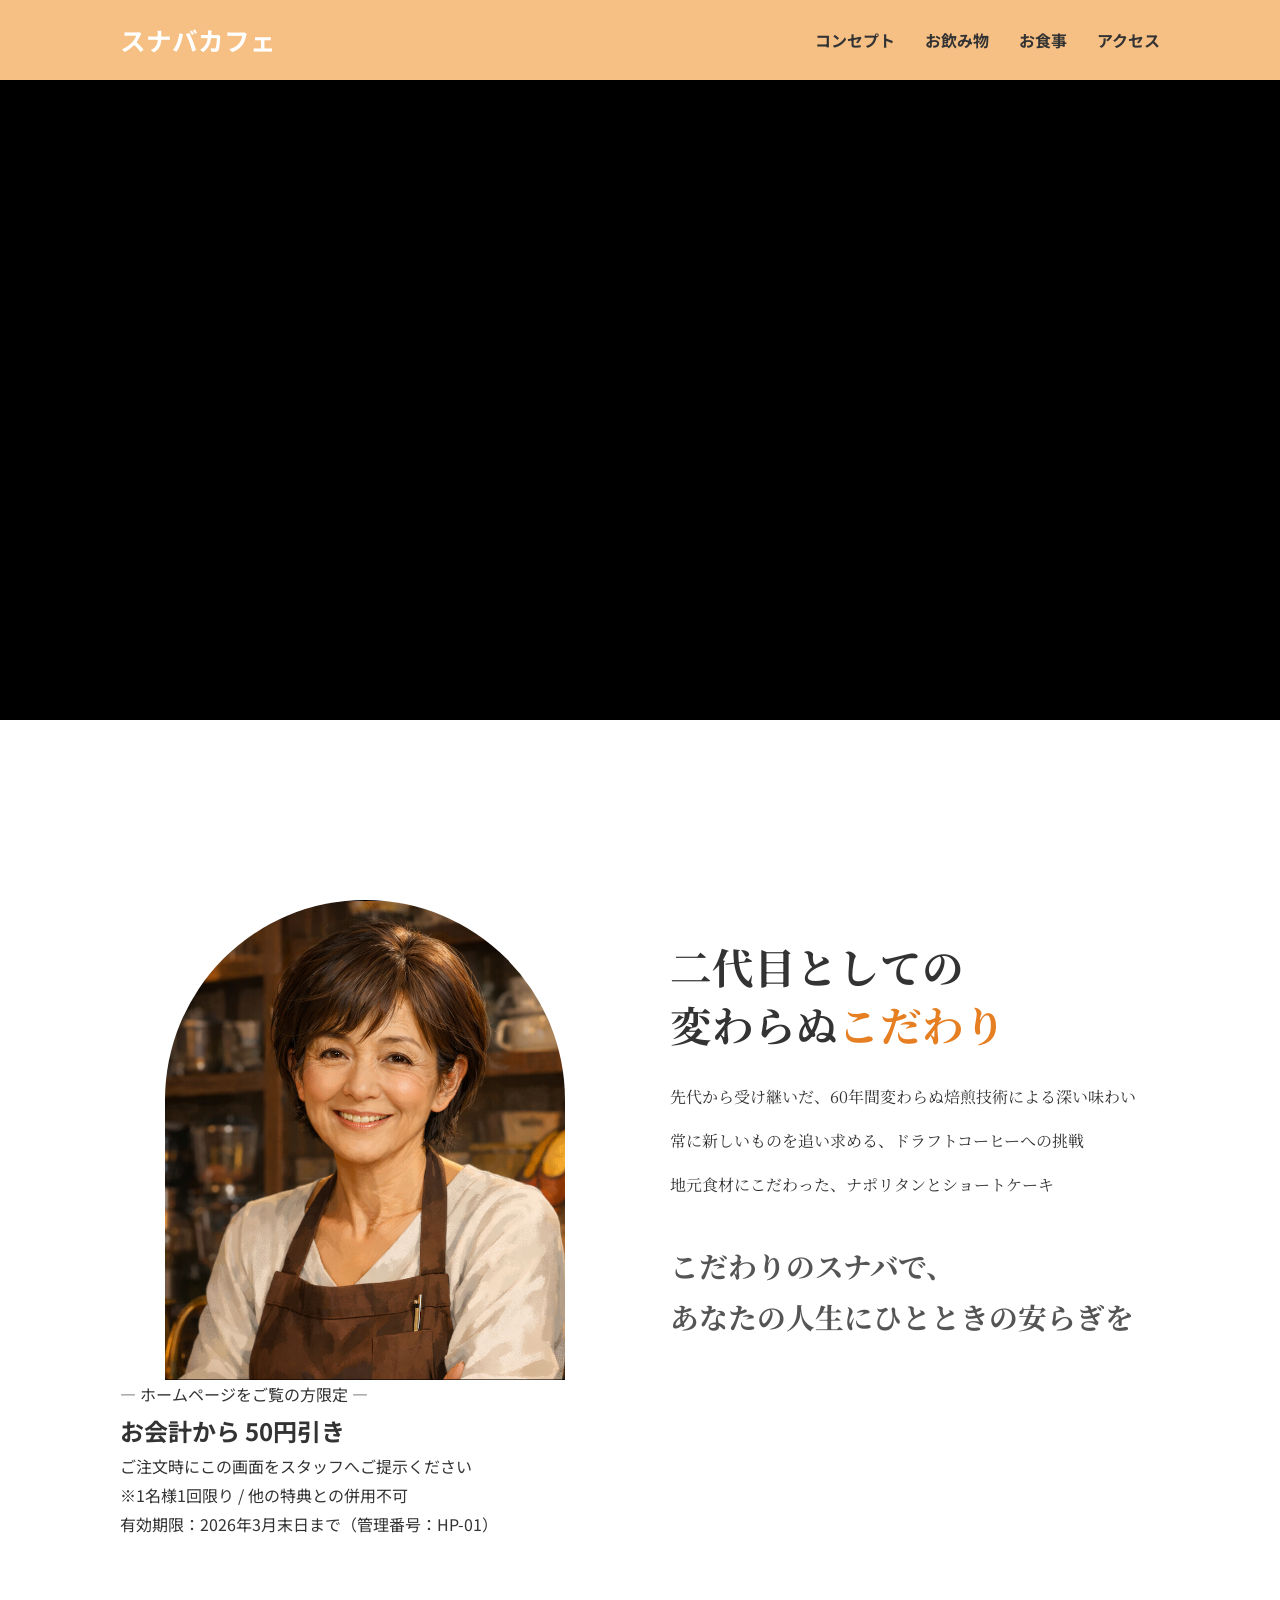
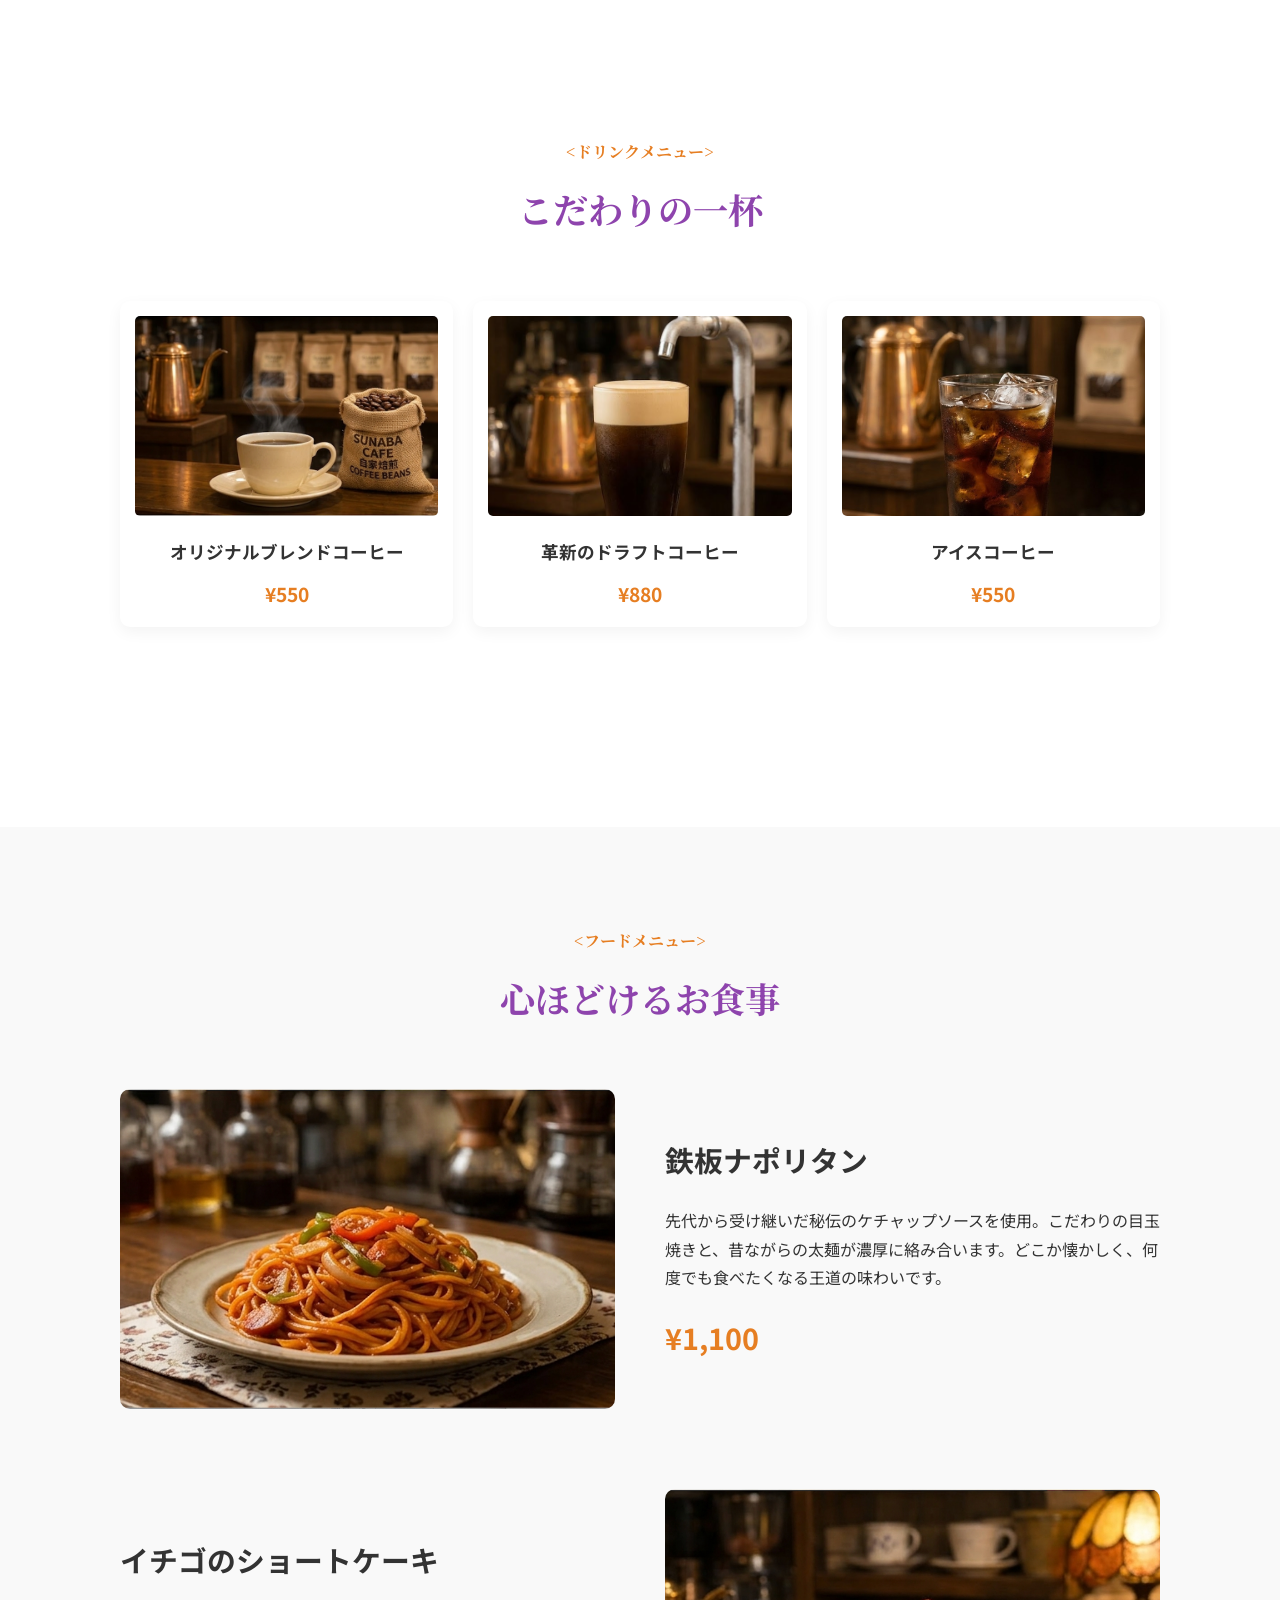
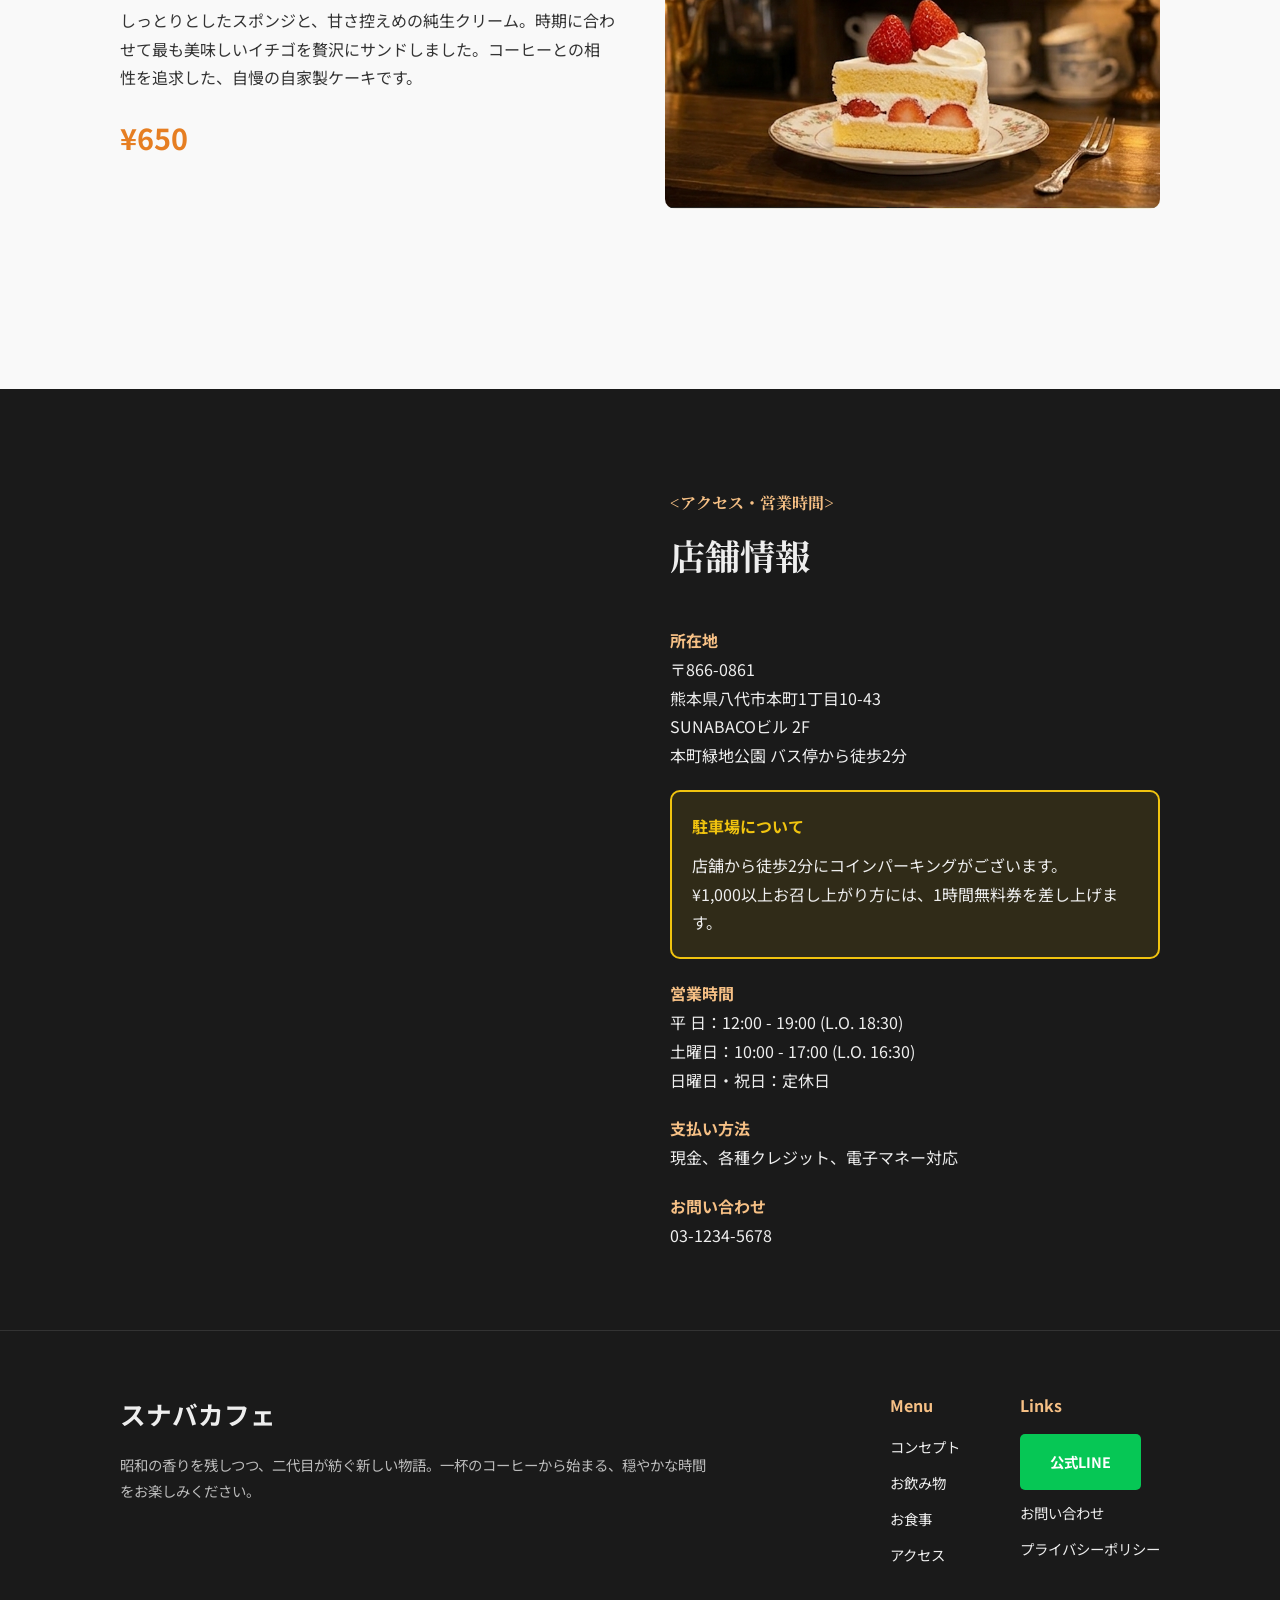
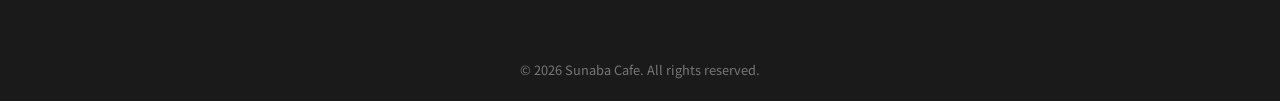
==== commit 0b2ea413: "Update index.html" ====
--- a/index.html
+++ b/index.html
@@ -76,6 +76,15 @@
                     <p class="catchphrase serif">こだわりのスナバで、<br>あなたの人生にひとときの安らぎを</p>
                 </div>
             </div>
+            <div class="coupon-container">
+                <p class="coupon-sub">― ホームページをご覧の方限定 ―</p>
+                <h2 class="coupon-title">お会計から 50円引き</h2>
+                <p class="coupon-text">ご注文時にこの画面をスタッフへご提示ください</p>
+                <div class="coupon-footer">
+                    <p>※1名様1回限り / 他の特典との併用不可</p>
+                    <p>有効期限：2026年3月末日まで（管理番号：HP-01）</p>
+                </div>
+            </div>
         </section>
 
         <section id="drink" class="drink container">
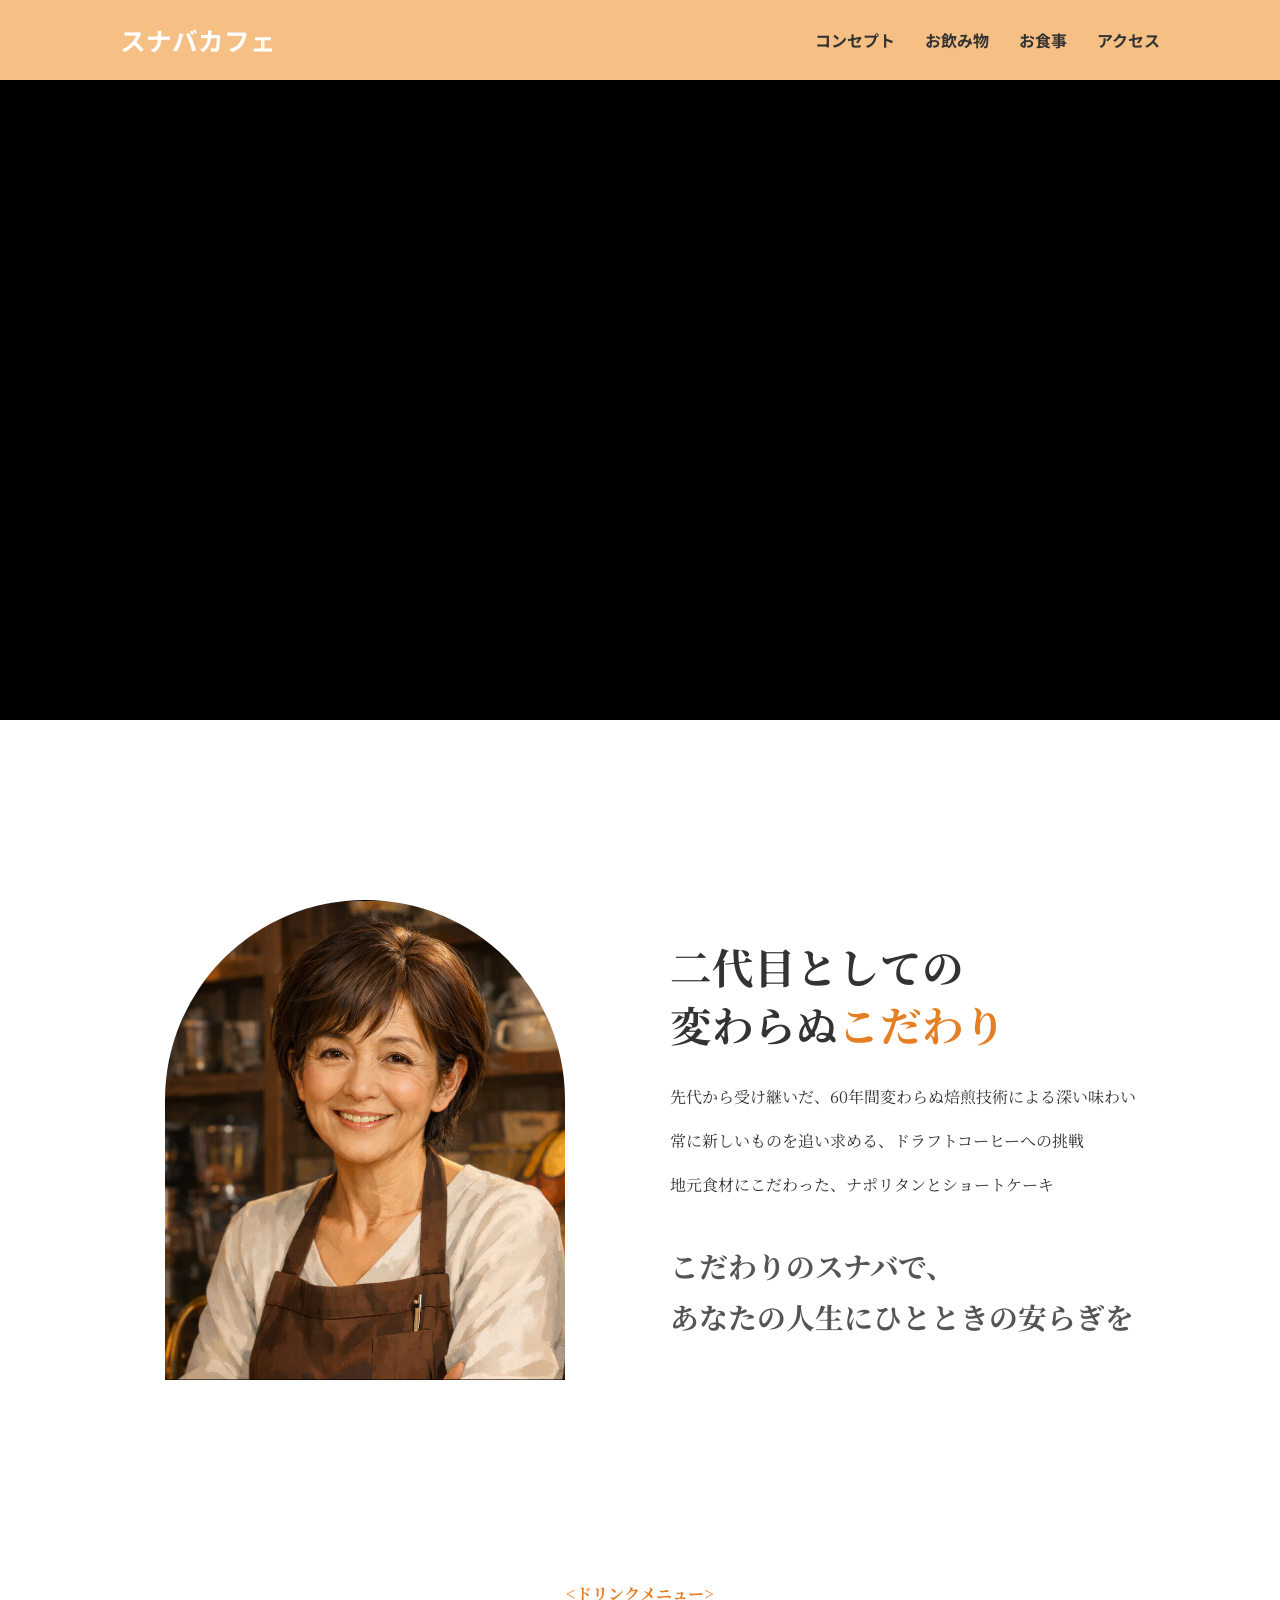
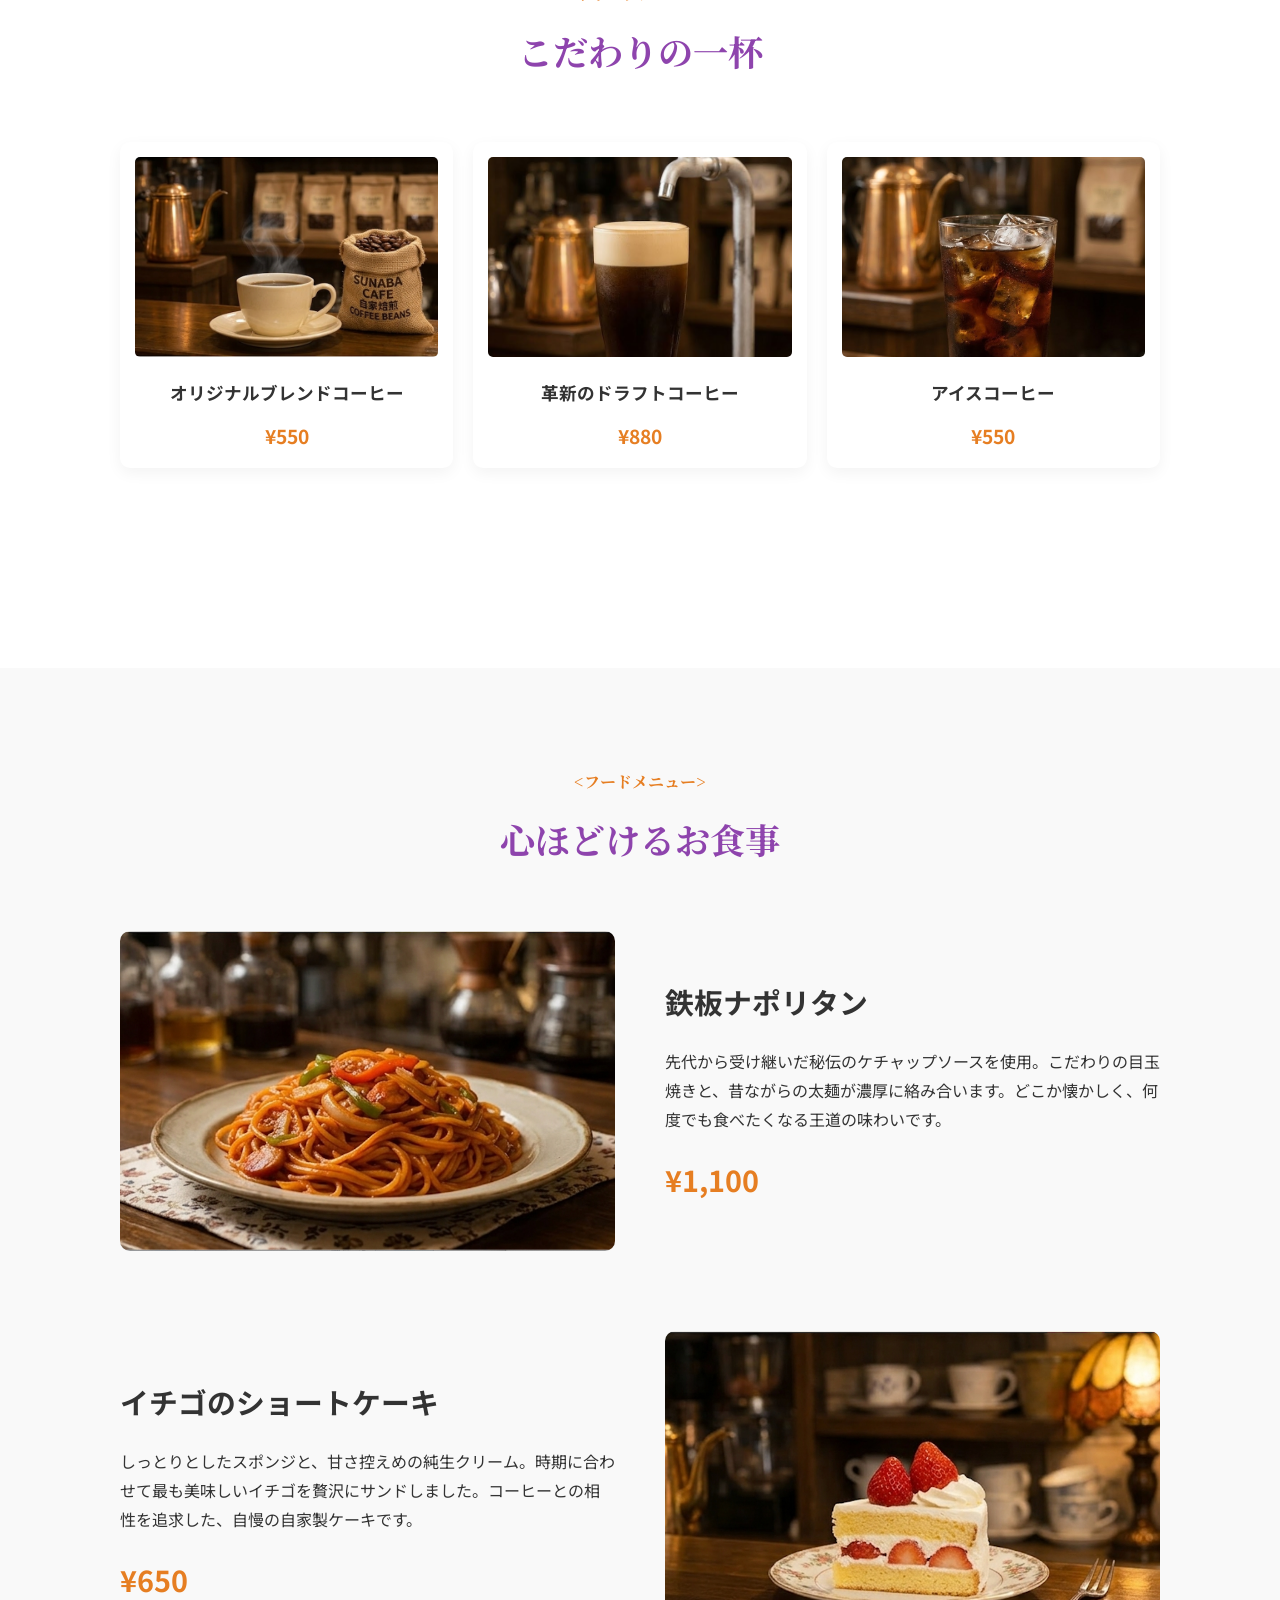
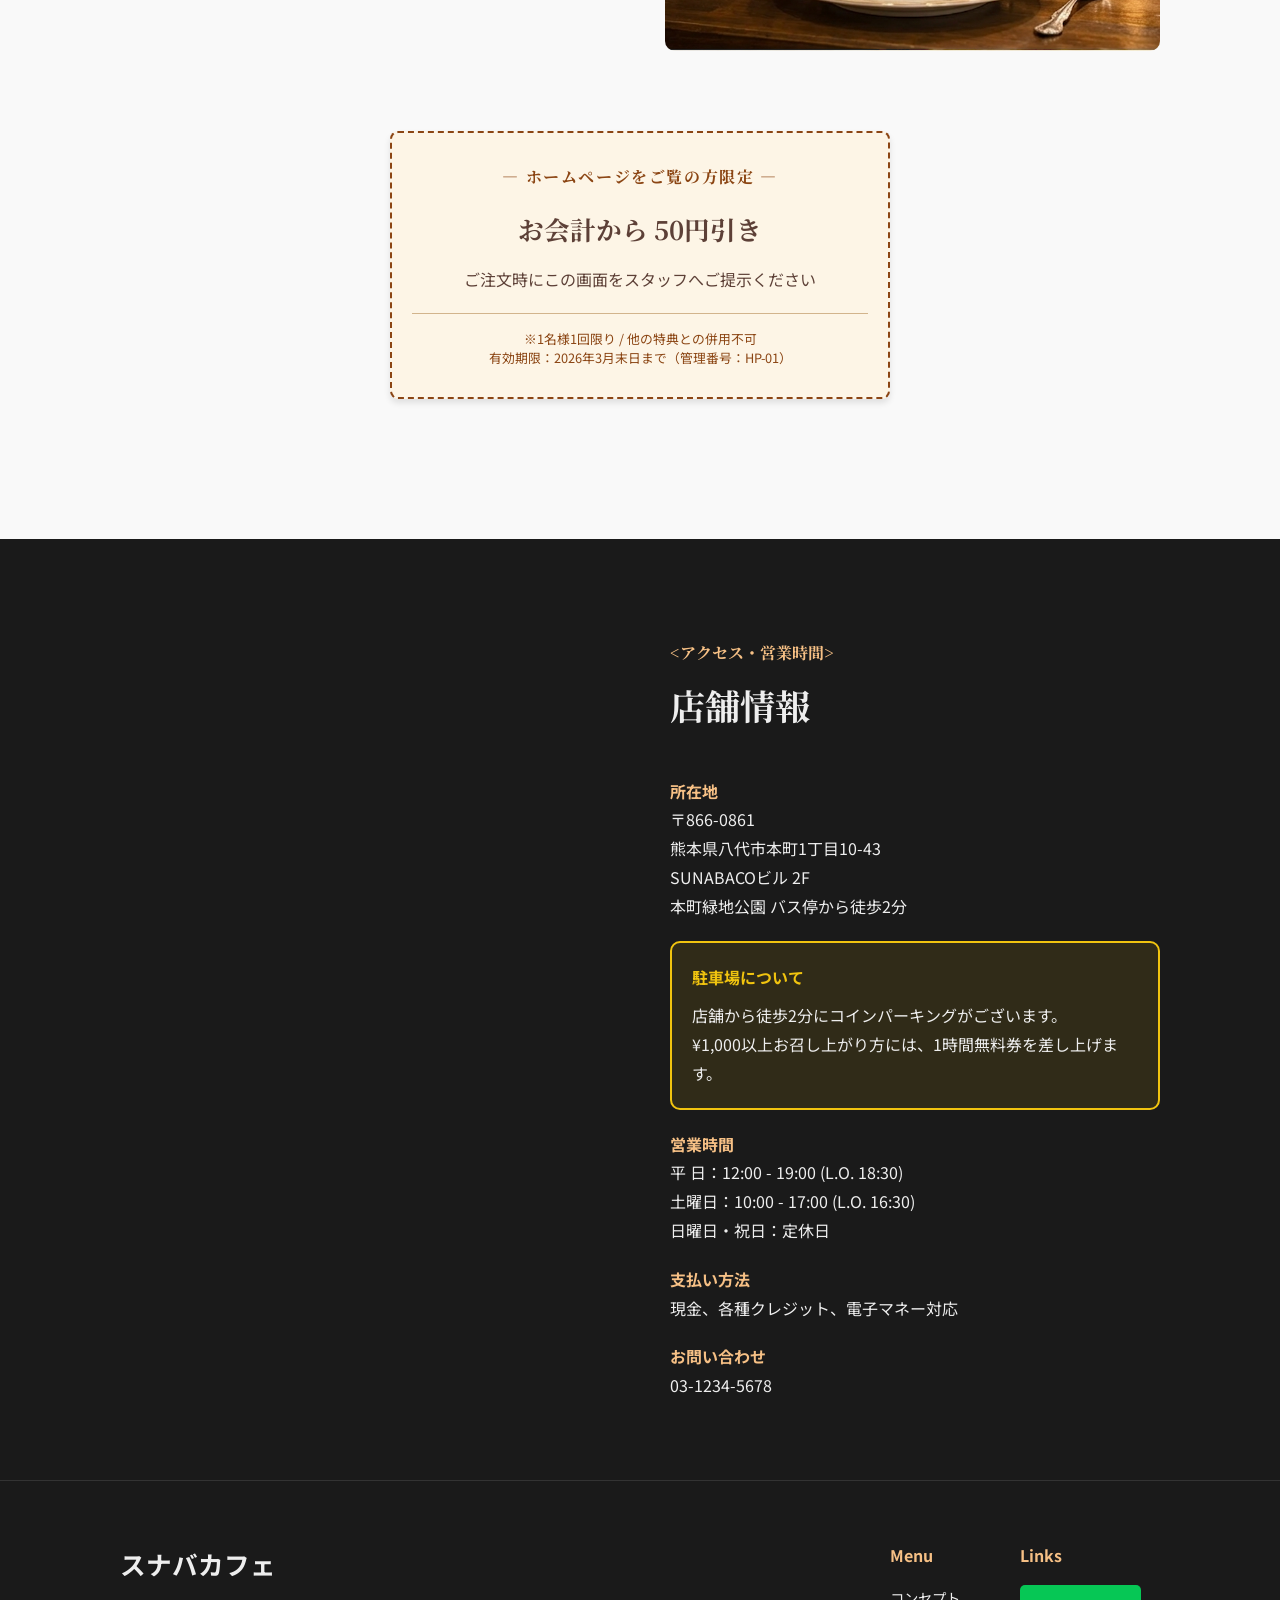
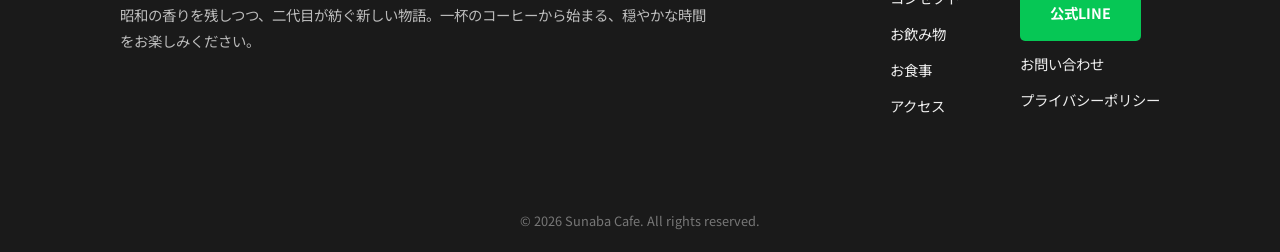
==== commit 2c7f942d: "Update index.html" ====
--- a/index.html
+++ b/index.html
@@ -76,15 +76,6 @@
                     <p class="catchphrase serif">こだわりのスナバで、<br>あなたの人生にひとときの安らぎを</p>
                 </div>
             </div>
-            <div class="coupon-container">
-                <p class="coupon-sub">― ホームページをご覧の方限定 ―</p>
-                <h2 class="coupon-title">お会計から 50円引き</h2>
-                <p class="coupon-text">ご注文時にこの画面をスタッフへご提示ください</p>
-                <div class="coupon-footer">
-                    <p>※1名様1回限り / 他の特典との併用不可</p>
-                    <p>有効期限：2026年3月末日まで（管理番号：HP-01）</p>
-                </div>
-            </div>
         </section>
 
         <section id="drink" class="drink container">
@@ -140,6 +131,16 @@
                     <p class="price-large">¥650</p>
                 </div>
             </div>
+            <div class="coupon-container">
+                <p class="coupon-sub">― ホームページをご覧の方限定 ―</p>
+                <h2 class="coupon-title">お会計から 50円引き</h2>
+                <p class="coupon-text">ご注文時にこの画面をスタッフへご提示ください</p>
+                <div class="coupon-footer">
+                    <p>※1名様1回限り / 他の特典との併用不可</p>
+                    <p>有効期限：2026年3月末日まで（管理番号：HP-01）</p>
+                </div>
+            </div>
+
         </section>
     </div><div id="access" class="part-3 bg-dark">
         <section class="access container">
--- a/style.css
+++ b/style.css
@@ -477,6 +477,48 @@
     scroll-margin-top: 80px; /* ヘッダーの高さに合わせて数字を調整してください */
 }
 
+/* クーポンのデザイン設定 */
+.coupon-container {
+  border: 2px dashed #8b4513;      /* 茶色の点線 */
+  padding: 30px 20px;
+  margin: 40px auto;
+  max-width: 500px;                /* 横幅が広がりすぎないように制限 */
+  background-color: #fdf5e6;       /* 柔らかいベージュ色 */
+  text-align: center;
+  border-radius: 8px;
+  box-shadow: 0 4px 6px rgba(0,0,0,0.1);
+}
+
+.coupon-sub {
+  color: #8b4513;
+  font-weight: bold;
+  font-family: 'Noto Serif JP', serif;
+  margin-bottom: 15px;
+  letter-spacing: 0.1em;
+}
+
+.coupon-title {
+  margin: 15px 0;
+  color: #5d4037;
+  font-size: 1.6rem;
+  font-family: 'Noto Serif JP', serif;
+}
+
+.coupon-text {
+  font-size: 1rem;
+  color: #5d4037;
+  line-height: 1.6;
+  margin-bottom: 20px;
+}
+
+.coupon-footer {
+  font-size: 0.8rem;
+  color: #8b4513;
+  border-top: 1px solid #d2b48c;   /* 区切り線 */
+  padding-top: 15px;
+  line-height: 1.5;
+}
+
 @media (max-width: 768px) {
     .header-inner {
         flex-direction: column; /* ロゴとメニューを上下に並べる */
@@ -604,4 +646,4 @@
     #menu-btn-check:checked ~ .menu-btn span { background-color: rgba(255, 255, 255, 0); }
     #menu-btn-check:checked ~ .menu-btn span::before { bottom: 0; transform: rotate(45deg); }
     #menu-btn-check:checked ~ .menu-btn span::after { top: 0; transform: rotate(-45deg); }
-}+}
